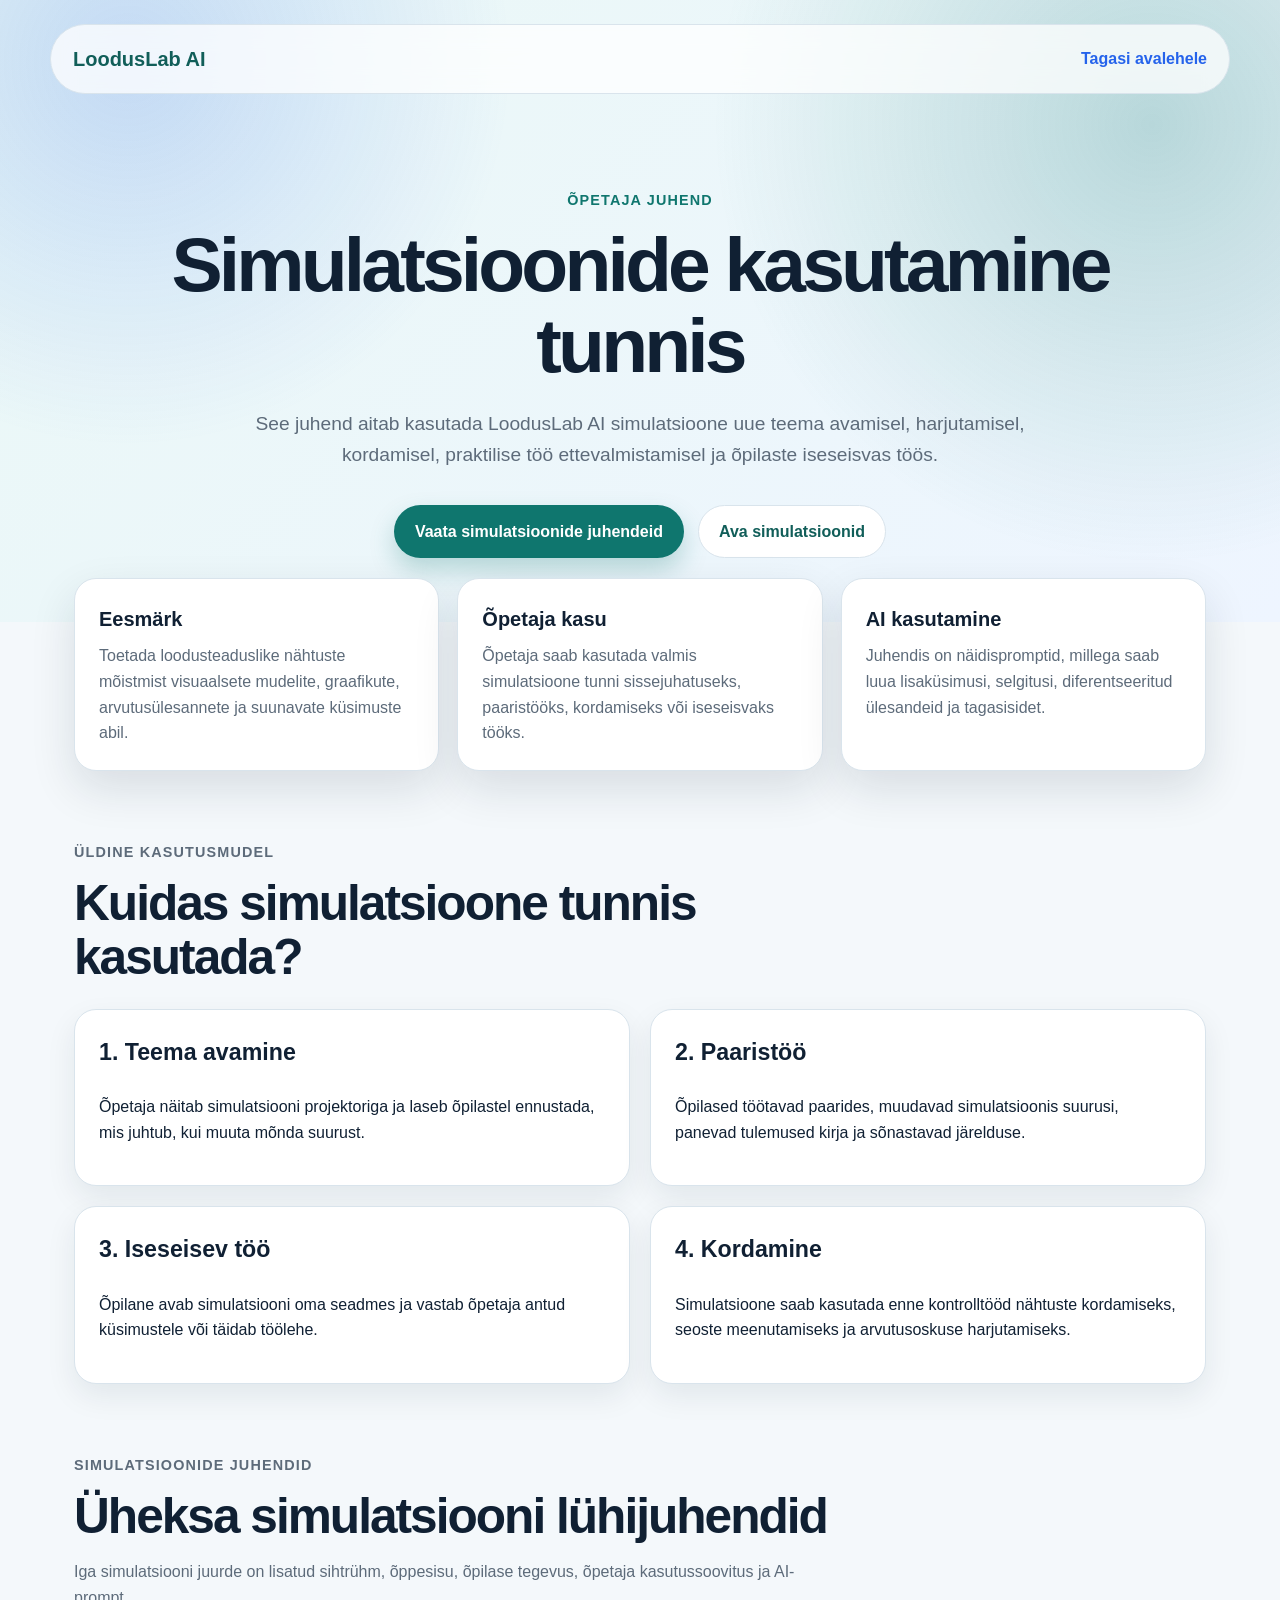
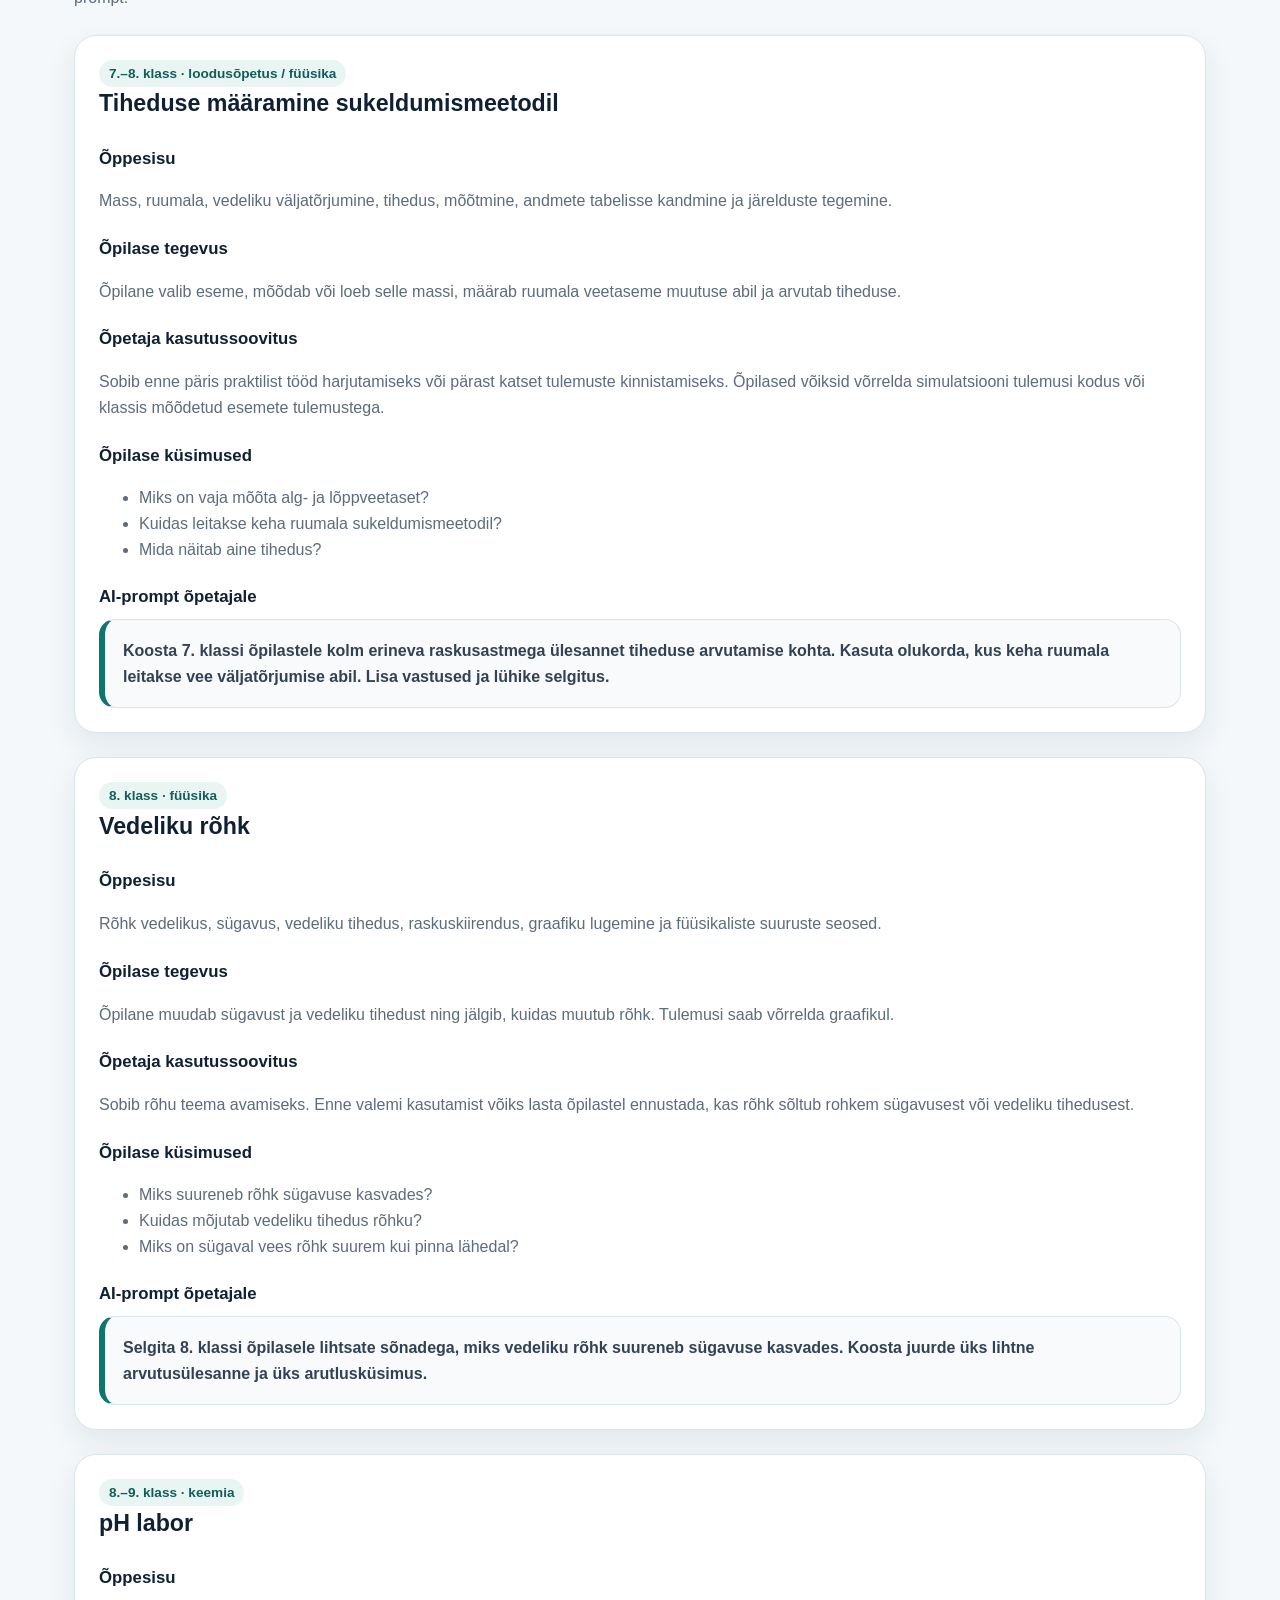
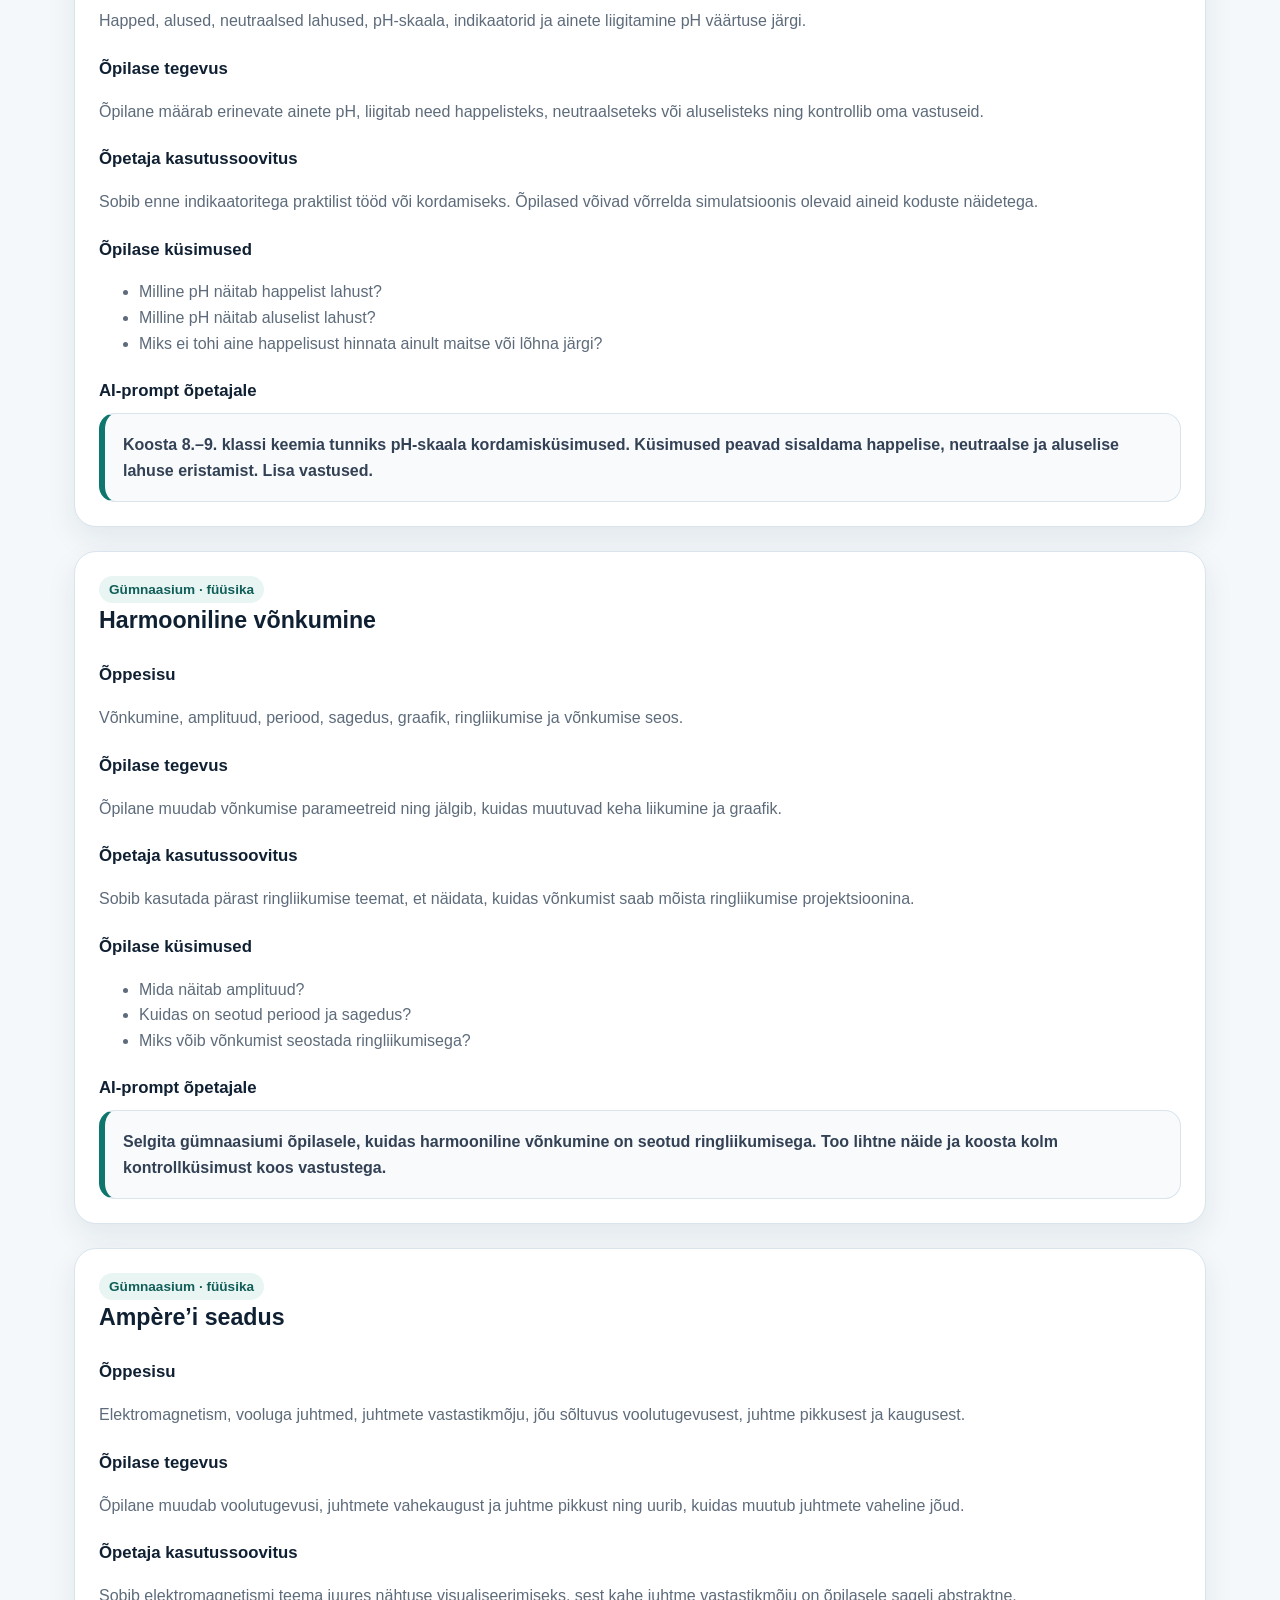
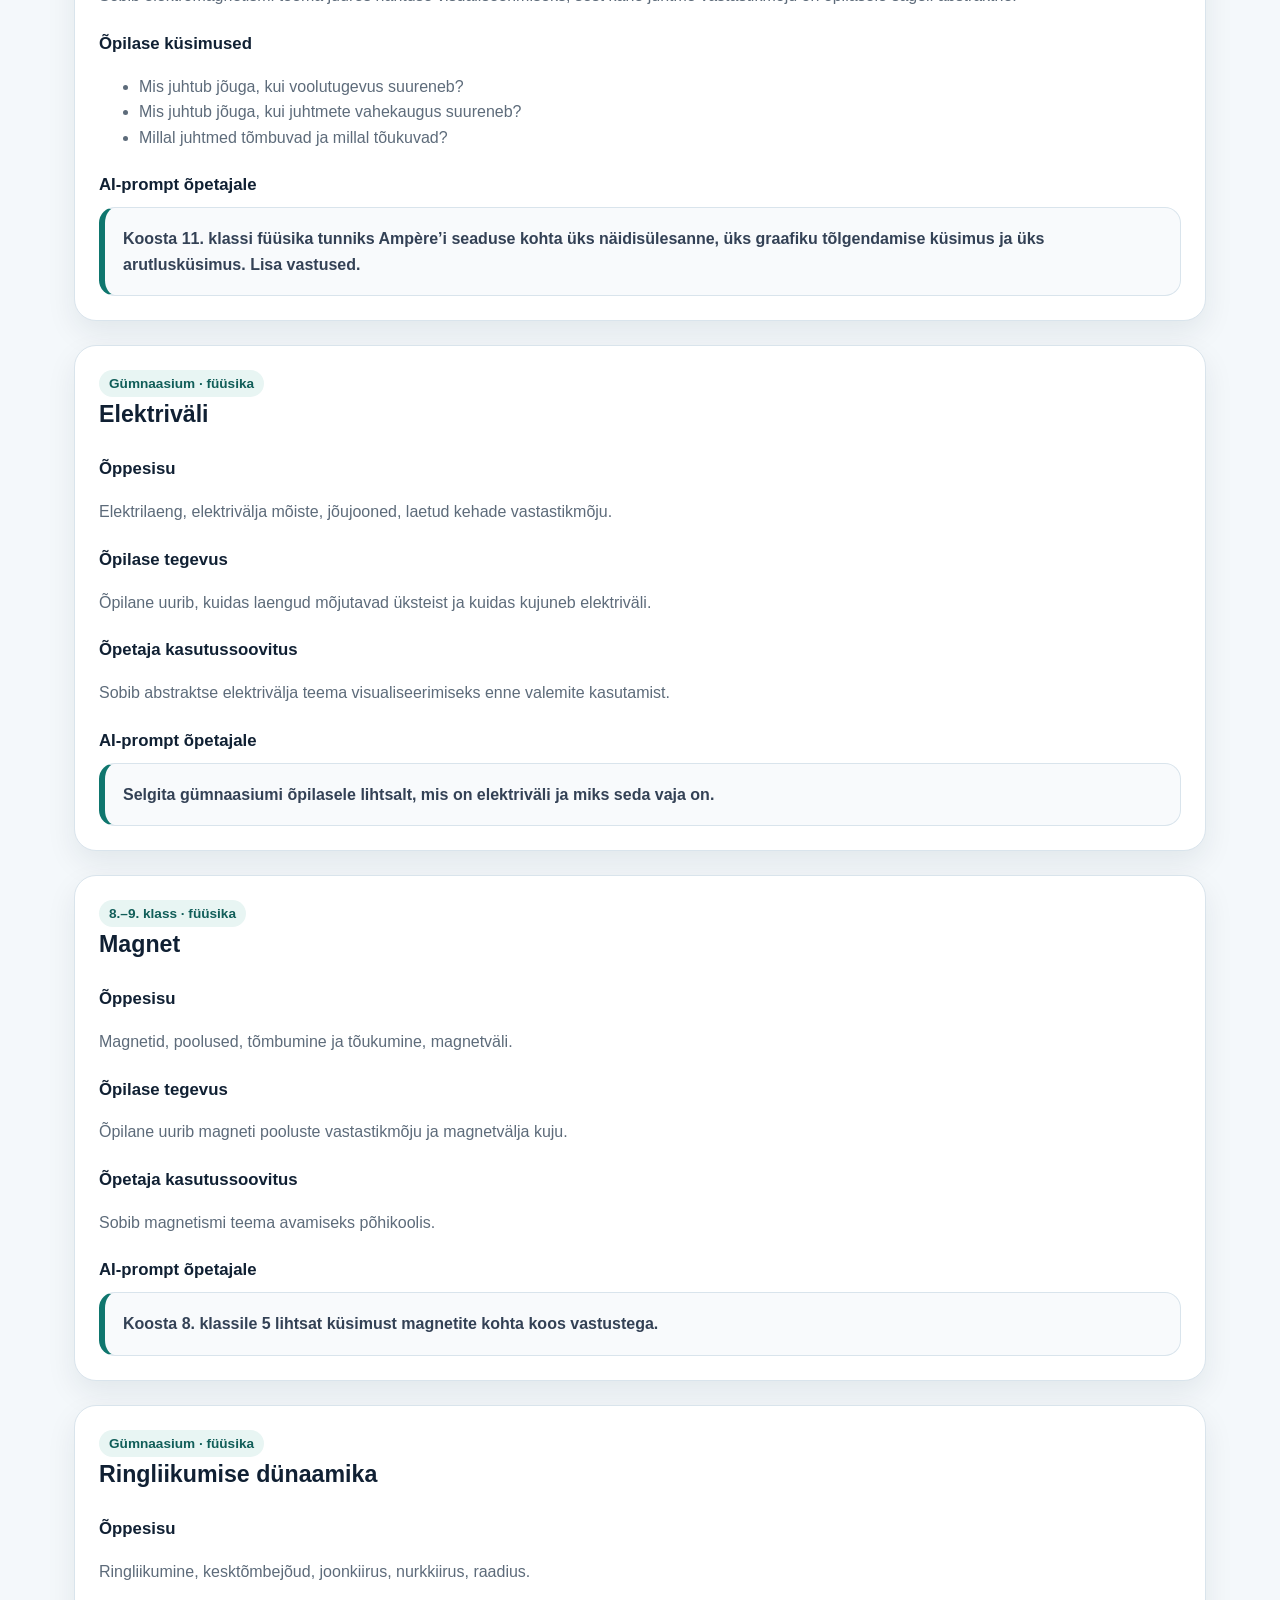
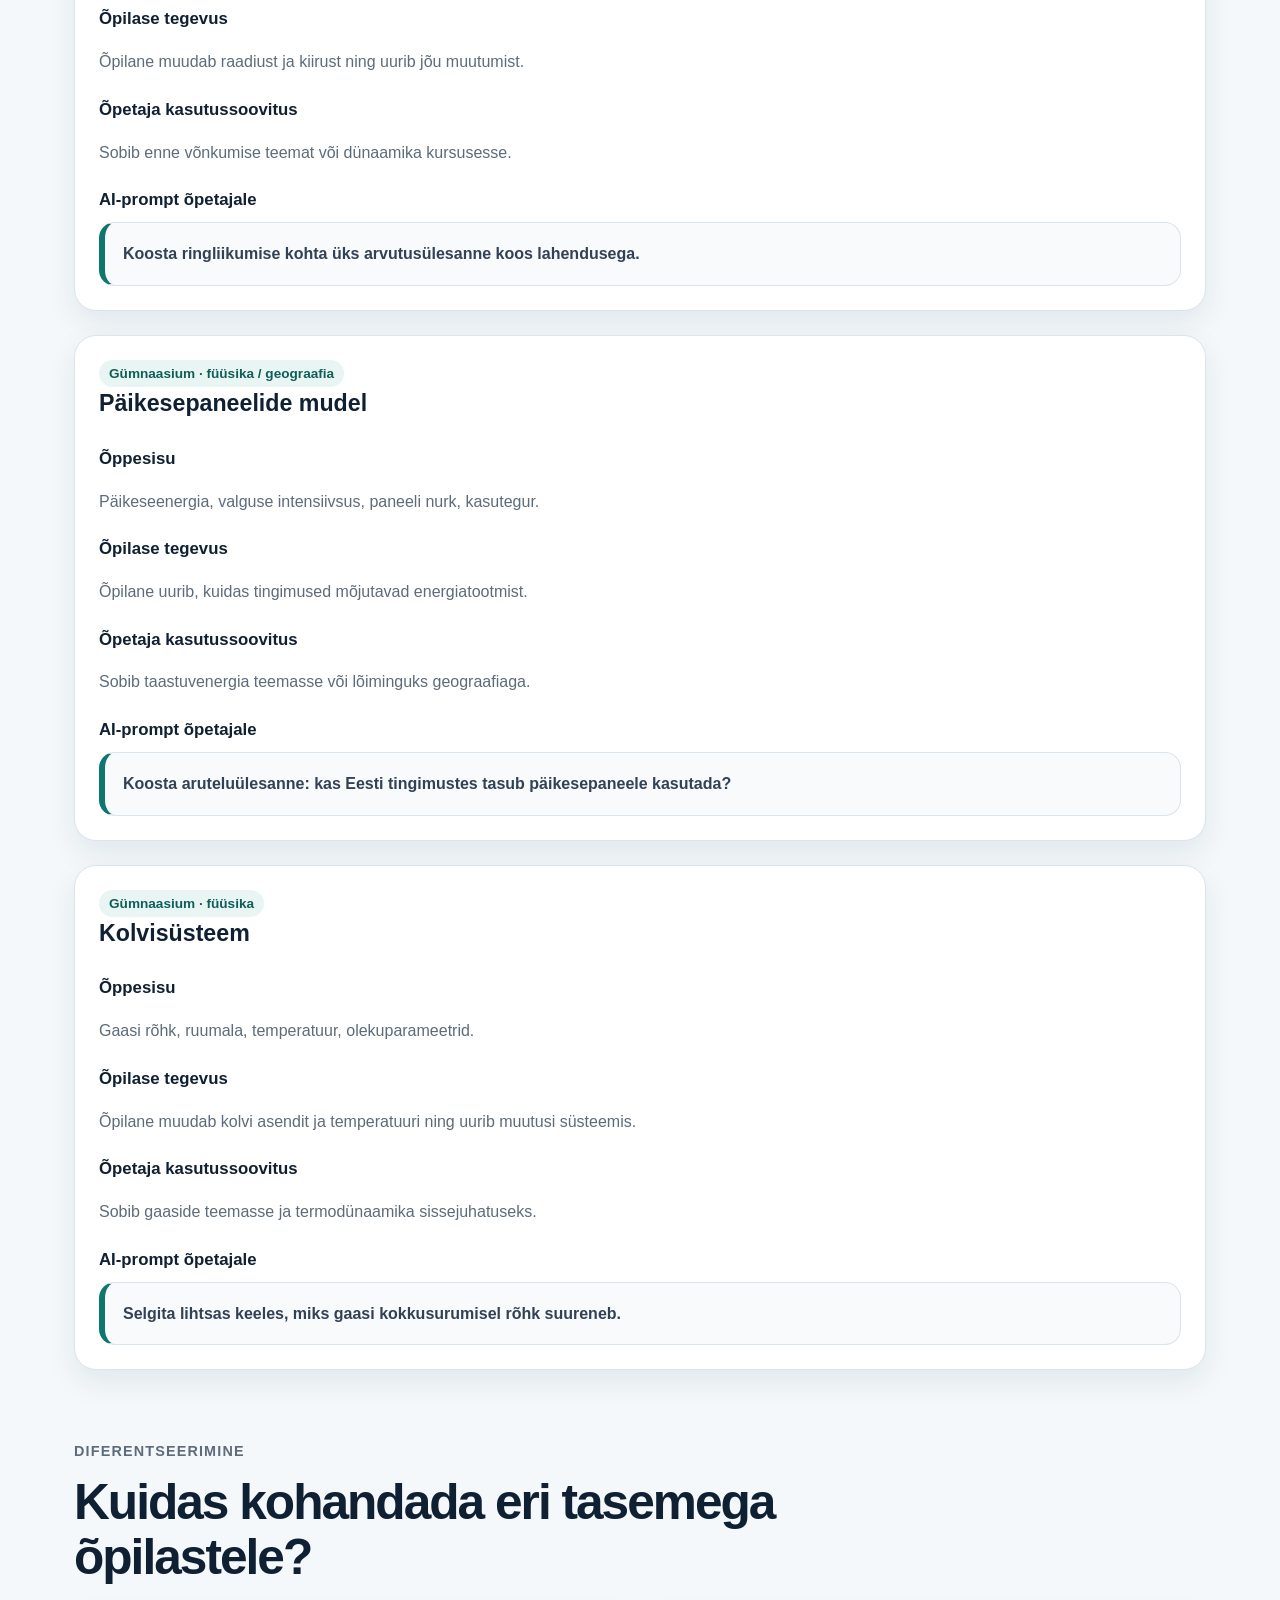
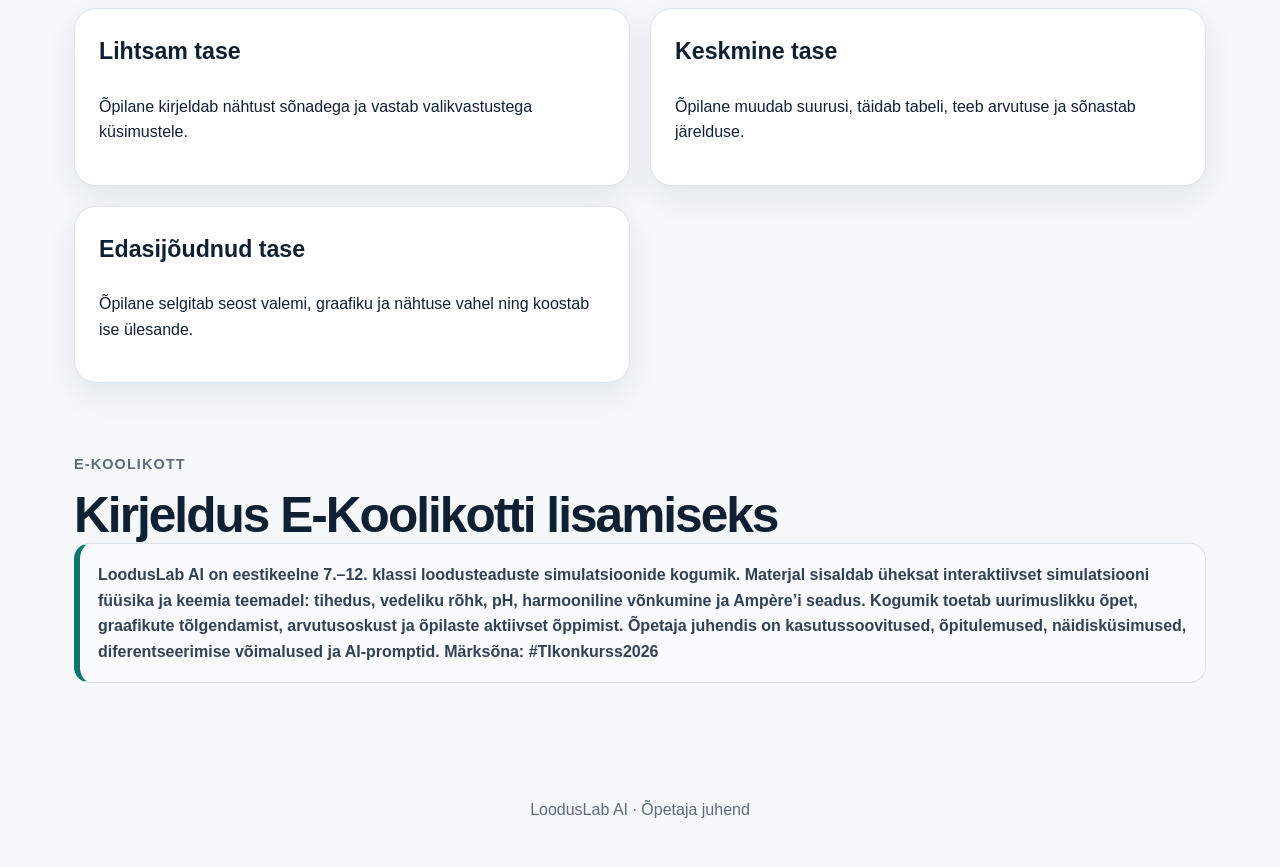
==== docs/opetaja-juhend.html @ b718b1fd "first commit" ====
<!DOCTYPE html>
<html lang="et">
<head>
  <meta charset="UTF-8" />
  <meta name="viewport" content="width=device-width, initial-scale=1.0" />
  <title>Õpetaja juhend | LoodusLab AI</title>
  <link rel="stylesheet" href="../styles.css" />
</head>
<body>

<header class="hero guide-hero">
  <nav class="topbar">
    <div class="logo">LoodusLab AI</div>
    <a href="../index.html" class="nav-link">Tagasi avalehele</a>
  </nav>

  <section class="hero-content">
    <p class="eyebrow">Õpetaja juhend</p>
    <h1>Simulatsioonide kasutamine tunnis</h1>
    <p class="hero-text">
      See juhend aitab kasutada LoodusLab AI simulatsioone uue teema avamisel,
      harjutamisel, kordamisel, praktilise töö ettevalmistamisel ja õpilaste iseseisvas töös.
    </p>

    <div class="hero-actions">
      <a href="#simulatsioonid" class="btn primary">Vaata simulatsioonide juhendeid</a>
      <a href="../index.html#simulatsioonid" class="btn secondary">Ava simulatsioonid</a>
    </div>
  </section>
</header>

<main>

  <section class="intro">
    <div class="intro-card">
      <h2>Eesmärk</h2>
      <p>
        Toetada loodusteaduslike nähtuste mõistmist visuaalsete mudelite,
        graafikute, arvutusülesannete ja suunavate küsimuste abil.
      </p>
    </div>

    <div class="intro-card">
      <h2>Õpetaja kasu</h2>
      <p>
        Õpetaja saab kasutada valmis simulatsioone tunni sissejuhatuseks,
        paaristööks, kordamiseks või iseseisvaks tööks.
      </p>
    </div>

    <div class="intro-card">
      <h2>AI kasutamine</h2>
      <p>
        Juhendis on näidispromptid, millega saab luua lisaküsimusi,
        selgitusi, diferentseeritud ülesandeid ja tagasisidet.
      </p>
    </div>
  </section>

  <section class="sim-section">
    <div class="section-heading">
      <p class="eyebrow">Üldine kasutusmudel</p>
      <h2>Kuidas simulatsioone tunnis kasutada?</h2>
    </div>

    <div class="guide-grid">
      <article class="guide-card">
        <h3>1. Teema avamine</h3>
        <p>
          Õpetaja näitab simulatsiooni projektoriga ja laseb õpilastel ennustada,
          mis juhtub, kui muuta mõnda suurust.
        </p>
      </article>

      <article class="guide-card">
        <h3>2. Paaristöö</h3>
        <p>
          Õpilased töötavad paarides, muudavad simulatsioonis suurusi,
          panevad tulemused kirja ja sõnastavad järelduse.
        </p>
      </article>

      <article class="guide-card">
        <h3>3. Iseseisev töö</h3>
        <p>
          Õpilane avab simulatsiooni oma seadmes ja vastab õpetaja antud
          küsimustele või täidab töölehe.
        </p>
      </article>

      <article class="guide-card">
        <h3>4. Kordamine</h3>
        <p>
          Simulatsioone saab kasutada enne kontrolltööd nähtuste kordamiseks,
          seoste meenutamiseks ja arvutusoskuse harjutamiseks.
        </p>
      </article>
    </div>
  </section>

  <section id="simulatsioonid" class="sim-section">
    <div class="section-heading">
      <p class="eyebrow">Simulatsioonide juhendid</p>
      <h2>Üheksa simulatsiooni lühijuhendid</h2>
      <p>
        Iga simulatsiooni juurde on lisatud sihtrühm, õppesisu,
        õpilase tegevus, õpetaja kasutussoovitus ja AI-prompt.
      </p>
    </div>

    <article id="tihedus" class="detail-card">
      <span class="badge">7.–8. klass · loodusõpetus / füüsika</span>
      <h3>Tiheduse määramine sukeldumismeetodil</h3>

      <h4>Õppesisu</h4>
      <p>
        Mass, ruumala, vedeliku väljatõrjumine, tihedus, mõõtmine,
        andmete tabelisse kandmine ja järelduste tegemine.
      </p>

      <h4>Õpilase tegevus</h4>
      <p>
        Õpilane valib eseme, mõõdab või loeb selle massi, määrab ruumala
        veetaseme muutuse abil ja arvutab tiheduse.
      </p>

      <h4>Õpetaja kasutussoovitus</h4>
      <p>
        Sobib enne päris praktilist tööd harjutamiseks või pärast katset
        tulemuste kinnistamiseks. Õpilased võiksid võrrelda simulatsiooni
        tulemusi kodus või klassis mõõdetud esemete tulemustega.
      </p>

      <h4>Õpilase küsimused</h4>
      <ul>
        <li>Miks on vaja mõõta alg- ja lõppveetaset?</li>
        <li>Kuidas leitakse keha ruumala sukeldumismeetodil?</li>
        <li>Mida näitab aine tihedus?</li>
      </ul>

      <h4>AI-prompt õpetajale</h4>
      <div class="prompt-box">
        Koosta 7. klassi õpilastele kolm erineva raskusastmega ülesannet tiheduse arvutamise kohta.
        Kasuta olukorda, kus keha ruumala leitakse vee väljatõrjumise abil. Lisa vastused ja lühike selgitus.
      </div>
    </article>

    <article id="rohk" class="detail-card">
      <span class="badge">8. klass · füüsika</span>
      <h3>Vedeliku rõhk</h3>

      <h4>Õppesisu</h4>
      <p>
        Rõhk vedelikus, sügavus, vedeliku tihedus, raskuskiirendus,
        graafiku lugemine ja füüsikaliste suuruste seosed.
      </p>

      <h4>Õpilase tegevus</h4>
      <p>
        Õpilane muudab sügavust ja vedeliku tihedust ning jälgib,
        kuidas muutub rõhk. Tulemusi saab võrrelda graafikul.
      </p>

      <h4>Õpetaja kasutussoovitus</h4>
      <p>
        Sobib rõhu teema avamiseks. Enne valemi kasutamist võiks lasta
        õpilastel ennustada, kas rõhk sõltub rohkem sügavusest või vedeliku tihedusest.
      </p>

      <h4>Õpilase küsimused</h4>
      <ul>
        <li>Miks suureneb rõhk sügavuse kasvades?</li>
        <li>Kuidas mõjutab vedeliku tihedus rõhku?</li>
        <li>Miks on sügaval vees rõhk suurem kui pinna lähedal?</li>
      </ul>

      <h4>AI-prompt õpetajale</h4>
      <div class="prompt-box">
        Selgita 8. klassi õpilasele lihtsate sõnadega, miks vedeliku rõhk suureneb sügavuse kasvades.
        Koosta juurde üks lihtne arvutusülesanne ja üks arutlusküsimus.
      </div>
    </article>

    <article id="ph" class="detail-card">
      <span class="badge">8.–9. klass · keemia</span>
      <h3>pH labor</h3>

      <h4>Õppesisu</h4>
      <p>
        Happed, alused, neutraalsed lahused, pH-skaala, indikaatorid
        ja ainete liigitamine pH väärtuse järgi.
      </p>

      <h4>Õpilase tegevus</h4>
      <p>
        Õpilane määrab erinevate ainete pH, liigitab need happelisteks,
        neutraalseteks või aluselisteks ning kontrollib oma vastuseid.
      </p>

      <h4>Õpetaja kasutussoovitus</h4>
      <p>
        Sobib enne indikaatoritega praktilist tööd või kordamiseks.
        Õpilased võivad võrrelda simulatsioonis olevaid aineid koduste näidetega.
      </p>

      <h4>Õpilase küsimused</h4>
      <ul>
        <li>Milline pH näitab happelist lahust?</li>
        <li>Milline pH näitab aluselist lahust?</li>
        <li>Miks ei tohi aine happelisust hinnata ainult maitse või lõhna järgi?</li>
      </ul>

      <h4>AI-prompt õpetajale</h4>
      <div class="prompt-box">
        Koosta 8.–9. klassi keemia tunniks pH-skaala kordamisküsimused.
        Küsimused peavad sisaldama happelise, neutraalse ja aluselise lahuse eristamist.
        Lisa vastused.
      </div>
    </article>

    <article id="vonkumine" class="detail-card">
      <span class="badge">Gümnaasium · füüsika</span>
      <h3>Harmooniline võnkumine</h3>

      <h4>Õppesisu</h4>
      <p>
        Võnkumine, amplituud, periood, sagedus, graafik,
        ringliikumise ja võnkumise seos.
      </p>

      <h4>Õpilase tegevus</h4>
      <p>
        Õpilane muudab võnkumise parameetreid ning jälgib,
        kuidas muutuvad keha liikumine ja graafik.
      </p>

      <h4>Õpetaja kasutussoovitus</h4>
      <p>
        Sobib kasutada pärast ringliikumise teemat, et näidata,
        kuidas võnkumist saab mõista ringliikumise projektsioonina.
      </p>

      <h4>Õpilase küsimused</h4>
      <ul>
        <li>Mida näitab amplituud?</li>
        <li>Kuidas on seotud periood ja sagedus?</li>
        <li>Miks võib võnkumist seostada ringliikumisega?</li>
      </ul>

      <h4>AI-prompt õpetajale</h4>
      <div class="prompt-box">
        Selgita gümnaasiumi õpilasele, kuidas harmooniline võnkumine on seotud ringliikumisega.
        Too lihtne näide ja koosta kolm kontrollküsimust koos vastustega.
      </div>
    </article>

    <article id="ampere" class="detail-card">
      <span class="badge">Gümnaasium · füüsika</span>
      <h3>Ampère’i seadus</h3>

      <h4>Õppesisu</h4>
      <p>
        Elektromagnetism, vooluga juhtmed, juhtmete vastastikmõju,
        jõu sõltuvus voolutugevusest, juhtme pikkusest ja kaugusest.
      </p>

      <h4>Õpilase tegevus</h4>
      <p>
        Õpilane muudab voolutugevusi, juhtmete vahekaugust ja juhtme pikkust
        ning uurib, kuidas muutub juhtmete vaheline jõud.
      </p>

      <h4>Õpetaja kasutussoovitus</h4>
      <p>
        Sobib elektromagnetismi teema juures nähtuse visualiseerimiseks,
        sest kahe juhtme vastastikmõju on õpilasele sageli abstraktne.
      </p>

      <h4>Õpilase küsimused</h4>
      <ul>
        <li>Mis juhtub jõuga, kui voolutugevus suureneb?</li>
        <li>Mis juhtub jõuga, kui juhtmete vahekaugus suureneb?</li>
        <li>Millal juhtmed tõmbuvad ja millal tõukuvad?</li>
      </ul>

      <h4>AI-prompt õpetajale</h4>
      <div class="prompt-box">
        Koosta 11. klassi füüsika tunniks Ampère’i seaduse kohta üks näidisülesanne,
        üks graafiku tõlgendamise küsimus ja üks arutlusküsimus. Lisa vastused.
      </div>
    </article>

    <article id="elektrivali" class="detail-card">
  <span class="badge">Gümnaasium · füüsika</span>
  <h3>Elektriväli</h3>

  <h4>Õppesisu</h4>
  <p>
    Elektrilaeng, elektrivälja mõiste, jõujooned, laetud kehade vastastikmõju.
  </p>

  <h4>Õpilase tegevus</h4>
  <p>
    Õpilane uurib, kuidas laengud mõjutavad üksteist ja kuidas kujuneb elektriväli.
  </p>

  <h4>Õpetaja kasutussoovitus</h4>
  <p>
    Sobib abstraktse elektrivälja teema visualiseerimiseks enne valemite kasutamist.
  </p>

  <h4>AI-prompt õpetajale</h4>
  <div class="prompt-box">
    Selgita gümnaasiumi õpilasele lihtsalt, mis on elektriväli ja miks seda vaja on.
  </div>
</article>

<article id="magnet" class="detail-card">
  <span class="badge">8.–9. klass · füüsika</span>
  <h3>Magnet</h3>

  <h4>Õppesisu</h4>
  <p>
    Magnetid, poolused, tõmbumine ja tõukumine, magnetväli.
  </p>

  <h4>Õpilase tegevus</h4>
  <p>
    Õpilane uurib magneti pooluste vastastikmõju ja magnetvälja kuju.
  </p>

  <h4>Õpetaja kasutussoovitus</h4>
  <p>
    Sobib magnetismi teema avamiseks põhikoolis.
  </p>

  <h4>AI-prompt õpetajale</h4>
  <div class="prompt-box">
    Koosta 8. klassile 5 lihtsat küsimust magnetite kohta koos vastustega.
  </div>
</article>

<article id="ringliikumine" class="detail-card">
  <span class="badge">Gümnaasium · füüsika</span>
  <h3>Ringliikumise dünaamika</h3>

  <h4>Õppesisu</h4>
  <p>
    Ringliikumine, kesktõmbejõud, joonkiirus, nurkkiirus, raadius.
  </p>

  <h4>Õpilase tegevus</h4>
  <p>
    Õpilane muudab raadiust ja kiirust ning uurib jõu muutumist.
  </p>

  <h4>Õpetaja kasutussoovitus</h4>
  <p>
    Sobib enne võnkumise teemat või dünaamika kursusesse.
  </p>

  <h4>AI-prompt õpetajale</h4>
  <div class="prompt-box">
    Koosta ringliikumise kohta üks arvutusülesanne koos lahendusega.
  </div>
</article>

<article id="solarpanels" class="detail-card">
  <span class="badge">Gümnaasium · füüsika / geograafia</span>
  <h3>Päikesepaneelide mudel</h3>

  <h4>Õppesisu</h4>
  <p>
    Päikeseenergia, valguse intensiivsus, paneeli nurk, kasutegur.
  </p>

  <h4>Õpilase tegevus</h4>
  <p>
    Õpilane uurib, kuidas tingimused mõjutavad energiatootmist.
  </p>

  <h4>Õpetaja kasutussoovitus</h4>
  <p>
    Sobib taastuvenergia teemasse või lõiminguks geograafiaga.
  </p>

  <h4>AI-prompt õpetajale</h4>
  <div class="prompt-box">
    Koosta aruteluülesanne: kas Eesti tingimustes tasub päikesepaneele kasutada?
  </div>
</article>

<article id="kolvisysteem" class="detail-card">
  <span class="badge">Gümnaasium · füüsika</span>
  <h3>Kolvisüsteem</h3>

  <h4>Õppesisu</h4>
  <p>
    Gaasi rõhk, ruumala, temperatuur, olekuparameetrid.
  </p>

  <h4>Õpilase tegevus</h4>
  <p>
    Õpilane muudab kolvi asendit ja temperatuuri ning uurib muutusi süsteemis.
  </p>

  <h4>Õpetaja kasutussoovitus</h4>
  <p>
    Sobib gaaside teemasse ja termodünaamika sissejuhatuseks.
  </p>

  <h4>AI-prompt õpetajale</h4>
  <div class="prompt-box">
    Selgita lihtsas keeles, miks gaasi kokkusurumisel rõhk suureneb.
  </div>
</article>

  </section>

  <section class="sim-section">
    <div class="section-heading">
      <p class="eyebrow">Diferentseerimine</p>
      <h2>Kuidas kohandada eri tasemega õpilastele?</h2>
    </div>

    <div class="guide-grid">
      <article class="guide-card">
        <h3>Lihtsam tase</h3>
        <p>
          Õpilane kirjeldab nähtust sõnadega ja vastab valikvastustega küsimustele.
        </p>
      </article>

      <article class="guide-card">
        <h3>Keskmine tase</h3>
        <p>
          Õpilane muudab suurusi, täidab tabeli, teeb arvutuse ja sõnastab järelduse.
        </p>
      </article>

      <article class="guide-card">
        <h3>Edasijõudnud tase</h3>
        <p>
          Õpilane selgitab seost valemi, graafiku ja nähtuse vahel ning koostab ise ülesande.
        </p>
      </article>
    </div>
  </section>

  <section class="sim-section">
    <div class="section-heading">
      <p class="eyebrow">E-Koolikott</p>
      <h2>Kirjeldus E-Koolikotti lisamiseks</h2>
    </div>

    <div class="prompt-box">
      LoodusLab AI on eestikeelne 7.–12. klassi loodusteaduste simulatsioonide kogumik.
      Materjal sisaldab üheksat interaktiivset simulatsiooni füüsika ja keemia teemadel:
      tihedus, vedeliku rõhk, pH, harmooniline võnkumine ja Ampère’i seadus.
      Kogumik toetab uurimuslikku õpet, graafikute tõlgendamist, arvutusoskust ja
      õpilaste aktiivset õppimist. Õpetaja juhendis on kasutussoovitused, õpitulemused,
      näidisküsimused, diferentseerimise võimalused ja AI-promptid.
      Märksõna: #TIkonkurss2026
    </div>
  </section>

</main>

<footer>
  <p>LoodusLab AI · Õpetaja juhend</p>
</footer>

</body>
</html>
---- styles.css ----
:root {
  --bg: #f4f8fb;
  --panel: #ffffff;
  --text: #102033;
  --muted: #5d6b7a;
  --primary: #0f766e;
  --primary-dark: #115e59;
  --secondary: #2563eb;
  --border: #d9e4ec;
  --soft: #e8f5f3;
  --shadow: 0 18px 45px rgba(15, 35, 52, 0.12);
  --radius: 22px;
}

* {
  box-sizing: border-box;
}

html {
  scroll-behavior: smooth;
}

body {
  margin: 0;
  font-family: Arial, Helvetica, sans-serif;
  background: var(--bg);
  color: var(--text);
  line-height: 1.6;
}

a {
  color: inherit;
  text-decoration: none;
}

.hero {
  min-height: 72vh;
  padding: 24px;
  background:
    radial-gradient(circle at 10% 10%, rgba(37, 99, 235, 0.20), transparent 30%),
    radial-gradient(circle at 90% 20%, rgba(15, 118, 110, 0.24), transparent 35%),
    linear-gradient(135deg, #eaf8f6, #eef5ff);
}

.topbar {
  max-width: 1180px;
  margin: 0 auto;
  padding: 18px 22px;
  background: rgba(255, 255, 255, 0.75);
  border: 1px solid var(--border);
  border-radius: 999px;
  display: flex;
  align-items: center;
  justify-content: space-between;
  backdrop-filter: blur(12px);
}

.logo {
  font-size: 1.25rem;
  font-weight: 800;
  color: var(--primary-dark);
}

.nav-link {
  font-weight: 700;
  color: var(--secondary);
}

.hero-content {
  max-width: 980px;
  margin: 95px auto 40px;
  text-align: center;
}

.eyebrow {
  margin: 0 0 12px;
  color: var(--primary);
  font-size: 0.9rem;
  font-weight: 800;
  text-transform: uppercase;
  letter-spacing: 0.08em;
}

h1 {
  margin: 0;
  font-size: clamp(2.4rem, 6vw, 5.5rem);
  line-height: 1.05;
  letter-spacing: -0.05em;
}

.hero-text {
  max-width: 800px;
  margin: 24px auto 0;
  font-size: 1.2rem;
  color: var(--muted);
}

.hero-actions {
  margin-top: 34px;
  display: flex;
  justify-content: center;
  gap: 14px;
  flex-wrap: wrap;
}

.btn {
  display: inline-flex;
  align-items: center;
  justify-content: center;
  border-radius: 999px;
  padding: 13px 20px;
  font-weight: 800;
  border: 1px solid transparent;
  transition: 0.2s ease;
  cursor: pointer;
}

.btn.primary {
  background: var(--primary);
  color: white;
  box-shadow: 0 12px 24px rgba(15, 118, 110, 0.25);
}

.btn.primary:hover {
  background: var(--primary-dark);
  transform: translateY(-2px);
}

.btn.secondary {
  background: white;
  color: var(--primary-dark);
  border-color: var(--border);
}

.btn.secondary:hover {
  border-color: var(--primary);
  transform: translateY(-2px);
}

.btn.small {
  padding: 10px 14px;
  font-size: 0.92rem;
}

main {
  max-width: 1180px;
  margin: 0 auto;
  padding: 42px 24px 70px;
}

.intro {
  display: grid;
  grid-template-columns: repeat(3, 1fr);
  gap: 18px;
  margin-top: -86px;
  position: relative;
  z-index: 2;
}

.intro-card {
  background: var(--panel);
  border: 1px solid var(--border);
  border-radius: var(--radius);
  padding: 24px;
  box-shadow: var(--shadow);
}

.intro-card h2 {
  margin: 0 0 8px;
  font-size: 1.25rem;
}

.intro-card p {
  margin: 0;
  color: var(--muted);
}

.sim-section {
  margin-top: 70px;
}

.section-heading {
  max-width: 760px;
}

.section-heading h2,
.teacher-box h2 {
  margin: 0;
  font-size: clamp(2rem, 4vw, 3.1rem);
  line-height: 1.1;
  letter-spacing: -0.04em;
}

.section-heading p,
.teacher-box p {
  color: var(--muted);
}

.controls {
  margin-top: 24px;
  padding: 18px;
  background: var(--panel);
  border: 1px solid var(--border);
  border-radius: var(--radius);
  display: flex;
  gap: 16px;
  align-items: center;
  justify-content: space-between;
  flex-wrap: wrap;
}

#searchInput {
  min-width: 280px;
  flex: 1;
  border: 1px solid var(--border);
  border-radius: 999px;
  padding: 14px 18px;
  font-size: 1rem;
  outline: none;
}

#searchInput:focus {
  border-color: var(--primary);
  box-shadow: 0 0 0 4px rgba(15, 118, 110, 0.12);
}

.filters {
  display: flex;
  gap: 10px;
  flex-wrap: wrap;
}

.filter-btn {
  border: 1px solid var(--border);
  background: white;
  color: var(--text);
  border-radius: 999px;
  padding: 11px 15px;
  font-weight: 800;
  cursor: pointer;
}

.filter-btn.active,
.filter-btn:hover {
  background: var(--primary);
  color: white;
  border-color: var(--primary);
}

.cards {
  margin-top: 24px;
  display: grid;
  grid-template-columns: repeat(2, 1fr);
  gap: 20px;
}

.sim-card {
  background: var(--panel);
  border: 1px solid var(--border);
  border-radius: var(--radius);
  padding: 24px;
  box-shadow: 0 12px 30px rgba(15, 35, 52, 0.08);
  display: flex;
  flex-direction: column;
  min-height: 330px;
}

.sim-card:hover {
  transform: translateY(-3px);
  transition: 0.2s ease;
  box-shadow: var(--shadow);
}

.card-top {
  display: flex;
  gap: 10px;
  align-items: center;
  flex-wrap: wrap;
}

.badge {
  background: var(--soft);
  color: var(--primary-dark);
  border-radius: 999px;
  padding: 6px 10px;
  font-size: 0.85rem;
  font-weight: 800;
}

.subject {
  color: var(--muted);
  font-size: 0.92rem;
  font-weight: 700;
}

.sim-card h3 {
  margin: 18px 0 10px;
  font-size: 1.55rem;
  line-height: 1.2;
}

.sim-card p {
  color: var(--muted);
  margin: 0;
}

.tags {
  display: flex;
  gap: 8px;
  flex-wrap: wrap;
  margin-top: 18px;
}

.tags span {
  background: #f1f5f9;
  color: #334155;
  border-radius: 999px;
  padding: 6px 10px;
  font-size: 0.85rem;
  font-weight: 700;
}

.card-actions {
  margin-top: auto;
  padding-top: 24px;
  display: flex;
  gap: 10px;
  flex-wrap: wrap;
}

.no-results {
  margin-top: 24px;
  padding: 18px;
  background: #fff7ed;
  border: 1px solid #fed7aa;
  color: #9a3412;
  border-radius: var(--radius);
  font-weight: 800;
}

.hidden {
  display: none;
}

.teacher-box {
  margin-top: 70px;
  padding: 34px;
  background: linear-gradient(135deg, #0f766e, #2563eb);
  color: white;
  border-radius: 30px;
  display: flex;
  gap: 24px;
  align-items: center;
  justify-content: space-between;
}

.teacher-box .eyebrow,
.teacher-box p {
  color: rgba(255, 255, 255, 0.82);
}

.teacher-box .btn.secondary,
.teacher-box .btn.primary {
  background: white;
  color: var(--primary-dark);
  box-shadow: none;
}

footer {
  padding: 28px 24px;
  text-align: center;
  color: var(--muted);
}

@media (max-width: 850px) {
  .intro,
  .cards {
    grid-template-columns: 1fr;
  }

  .intro {
    margin-top: -40px;
  }

  .teacher-box {
    flex-direction: column;
    align-items: flex-start;
  }

  .topbar {
    border-radius: 22px;
  }

  .hero-content {
    margin-top: 60px;
  }
}

@media (max-width: 520px) {
  .hero {
    padding: 16px;
  }

  main {
    padding-inline: 16px;
  }

  .topbar {
    flex-direction: column;
    gap: 10px;
  }

  .controls {
    align-items: stretch;
  }

  #searchInput {
    min-width: 100%;
  }

  .filter-btn,
  .btn {
    width: 100%;
  }

  .card-actions {
    flex-direction: column;
  }
}

.guide-hero {
  min-height: 58vh;
}

.guide-grid {
  margin-top: 24px;
  display: grid;
  grid-template-columns: repeat(2, 1fr);
  gap: 20px;
}

.guide-card,
.detail-card {
  background: var(--panel);
  border: 1px solid var(--border);
  border-radius: var(--radius);
  padding: 24px;
  box-shadow: 0 12px 30px rgba(15, 35, 52, 0.08);
}

.guide-card h3,
.detail-card h3 {
  margin-top: 0;
  font-size: 1.45rem;
}

.detail-card {
  margin-top: 24px;
}

.detail-card h4 {
  margin: 22px 0 8px;
  font-size: 1.05rem;
}

.detail-card p,
.detail-card li {
  color: var(--muted);
}

.prompt-box {
  background: #f8fafc;
  border: 1px solid var(--border);
  border-left: 6px solid var(--primary);
  border-radius: 16px;
  padding: 18px;
  color: #334155;
  font-weight: 600;
}

@media (max-width: 850px) {
  .guide-grid {
    grid-template-columns: 1fr;
  }
}
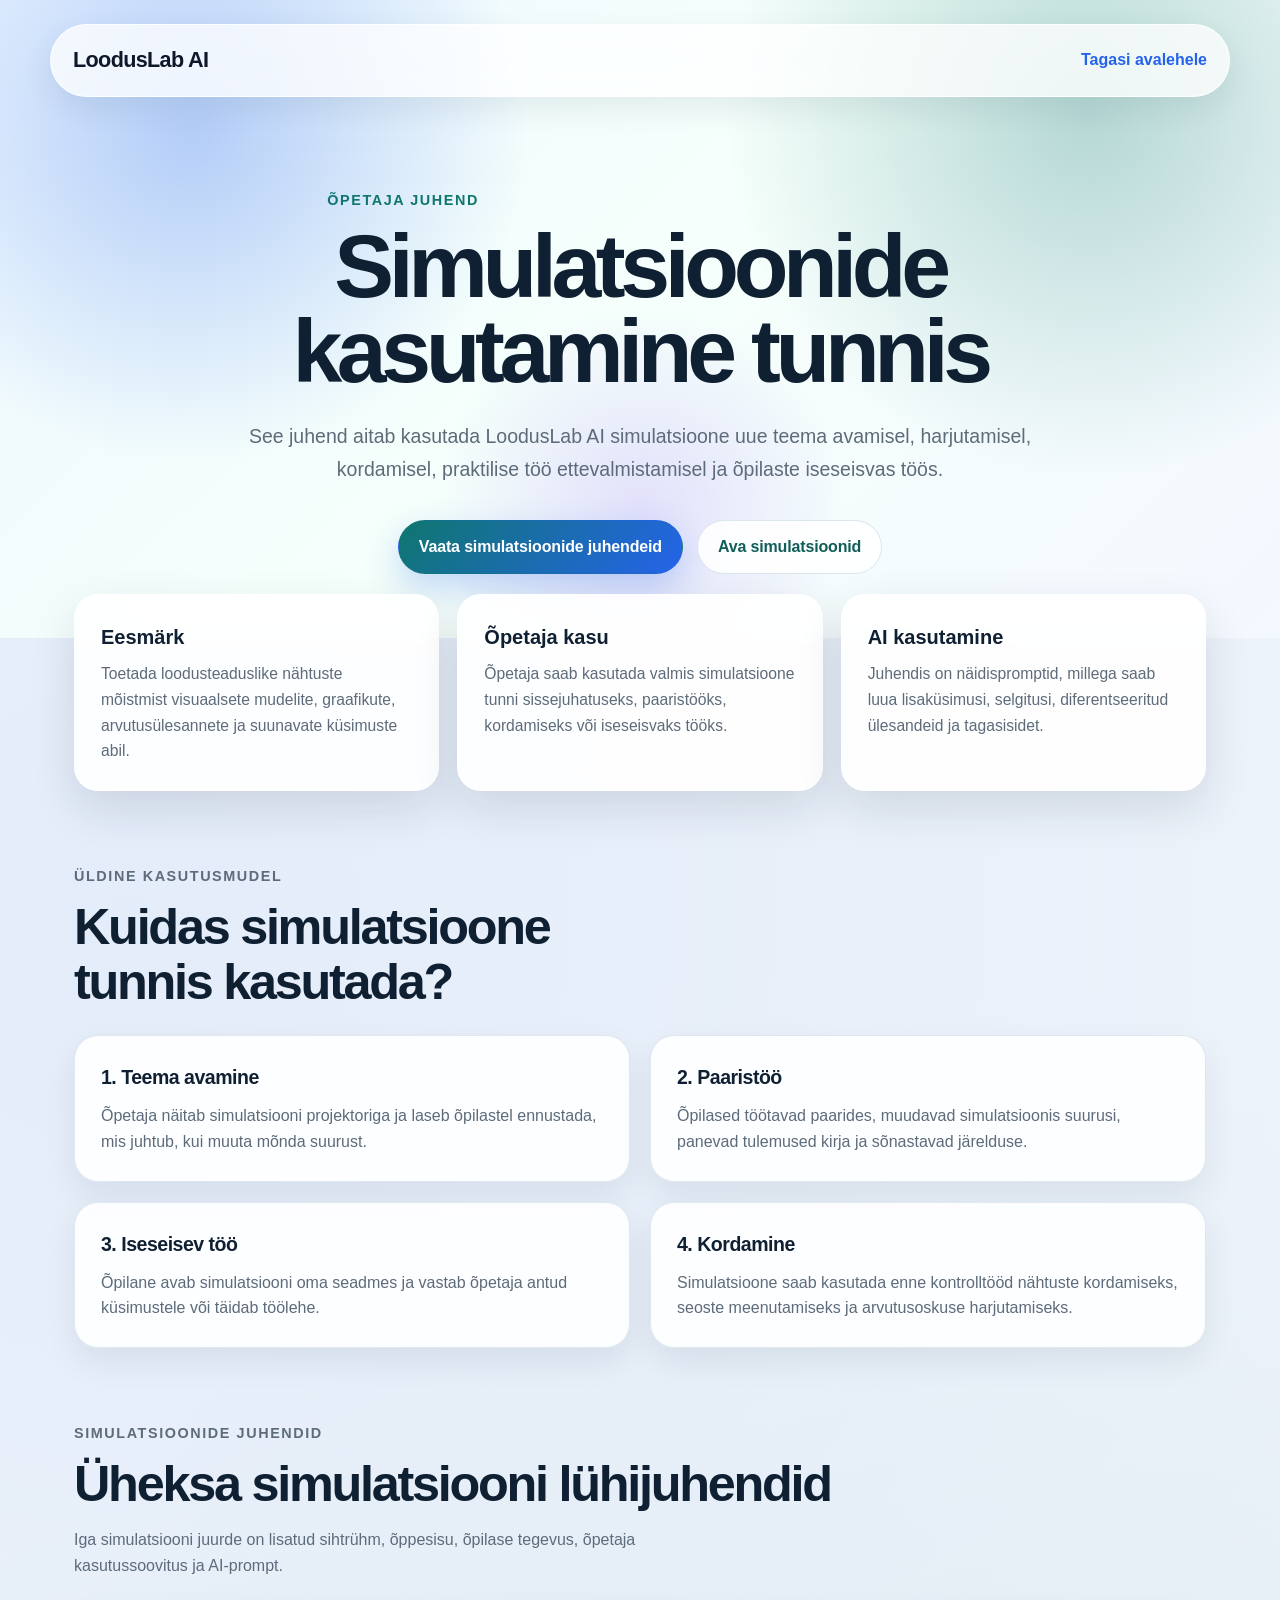
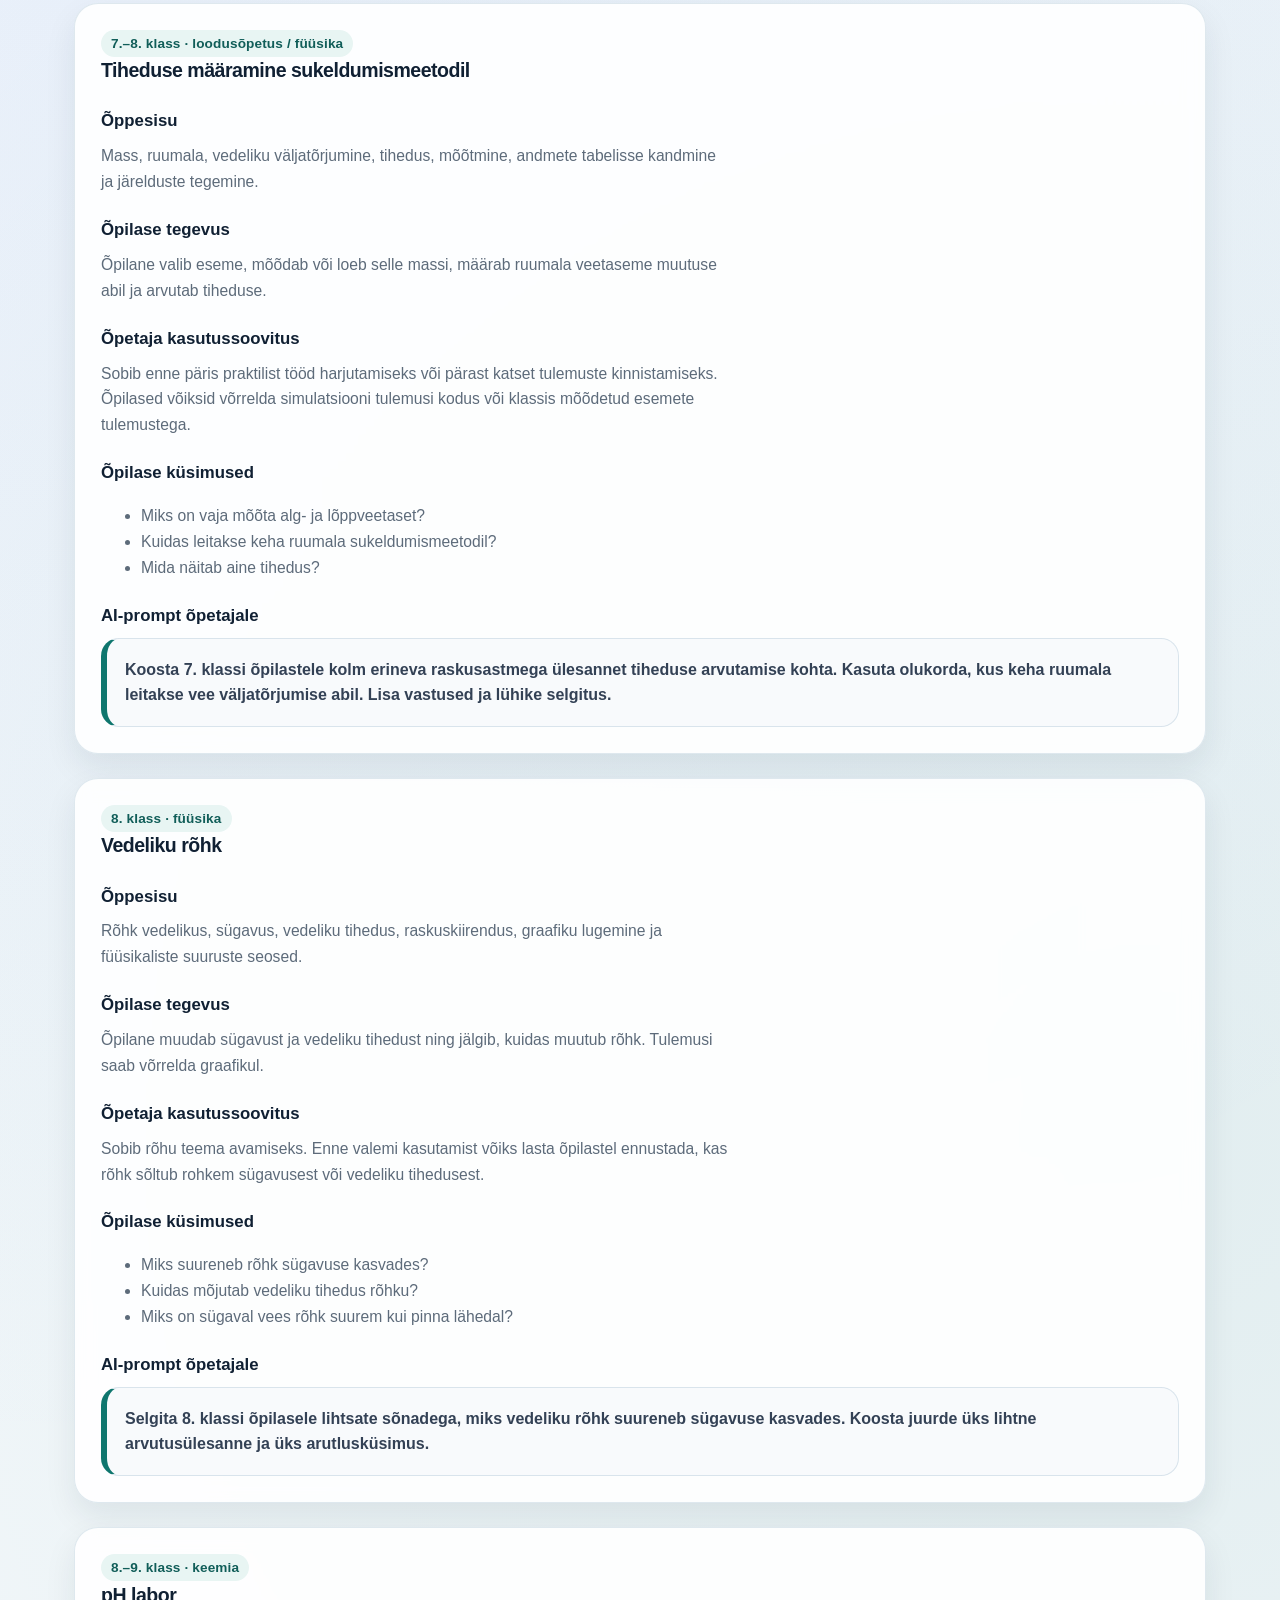
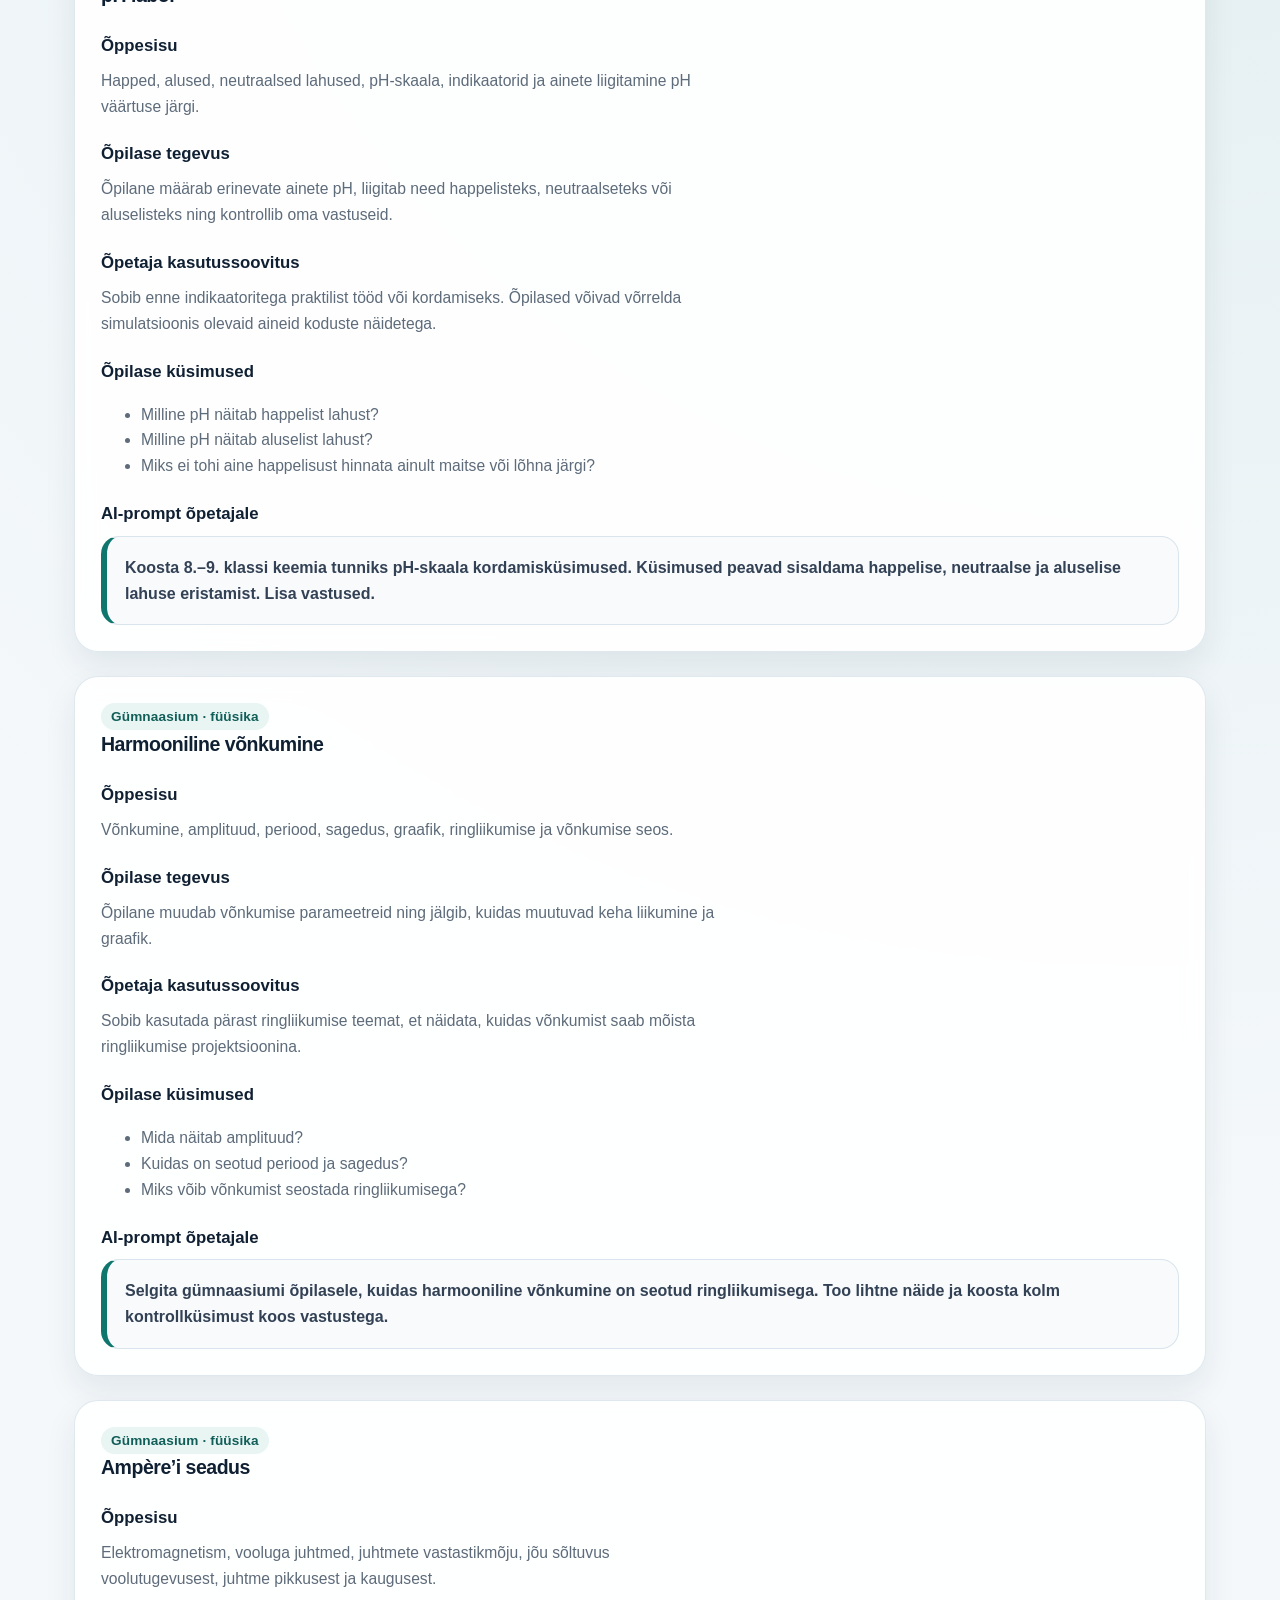
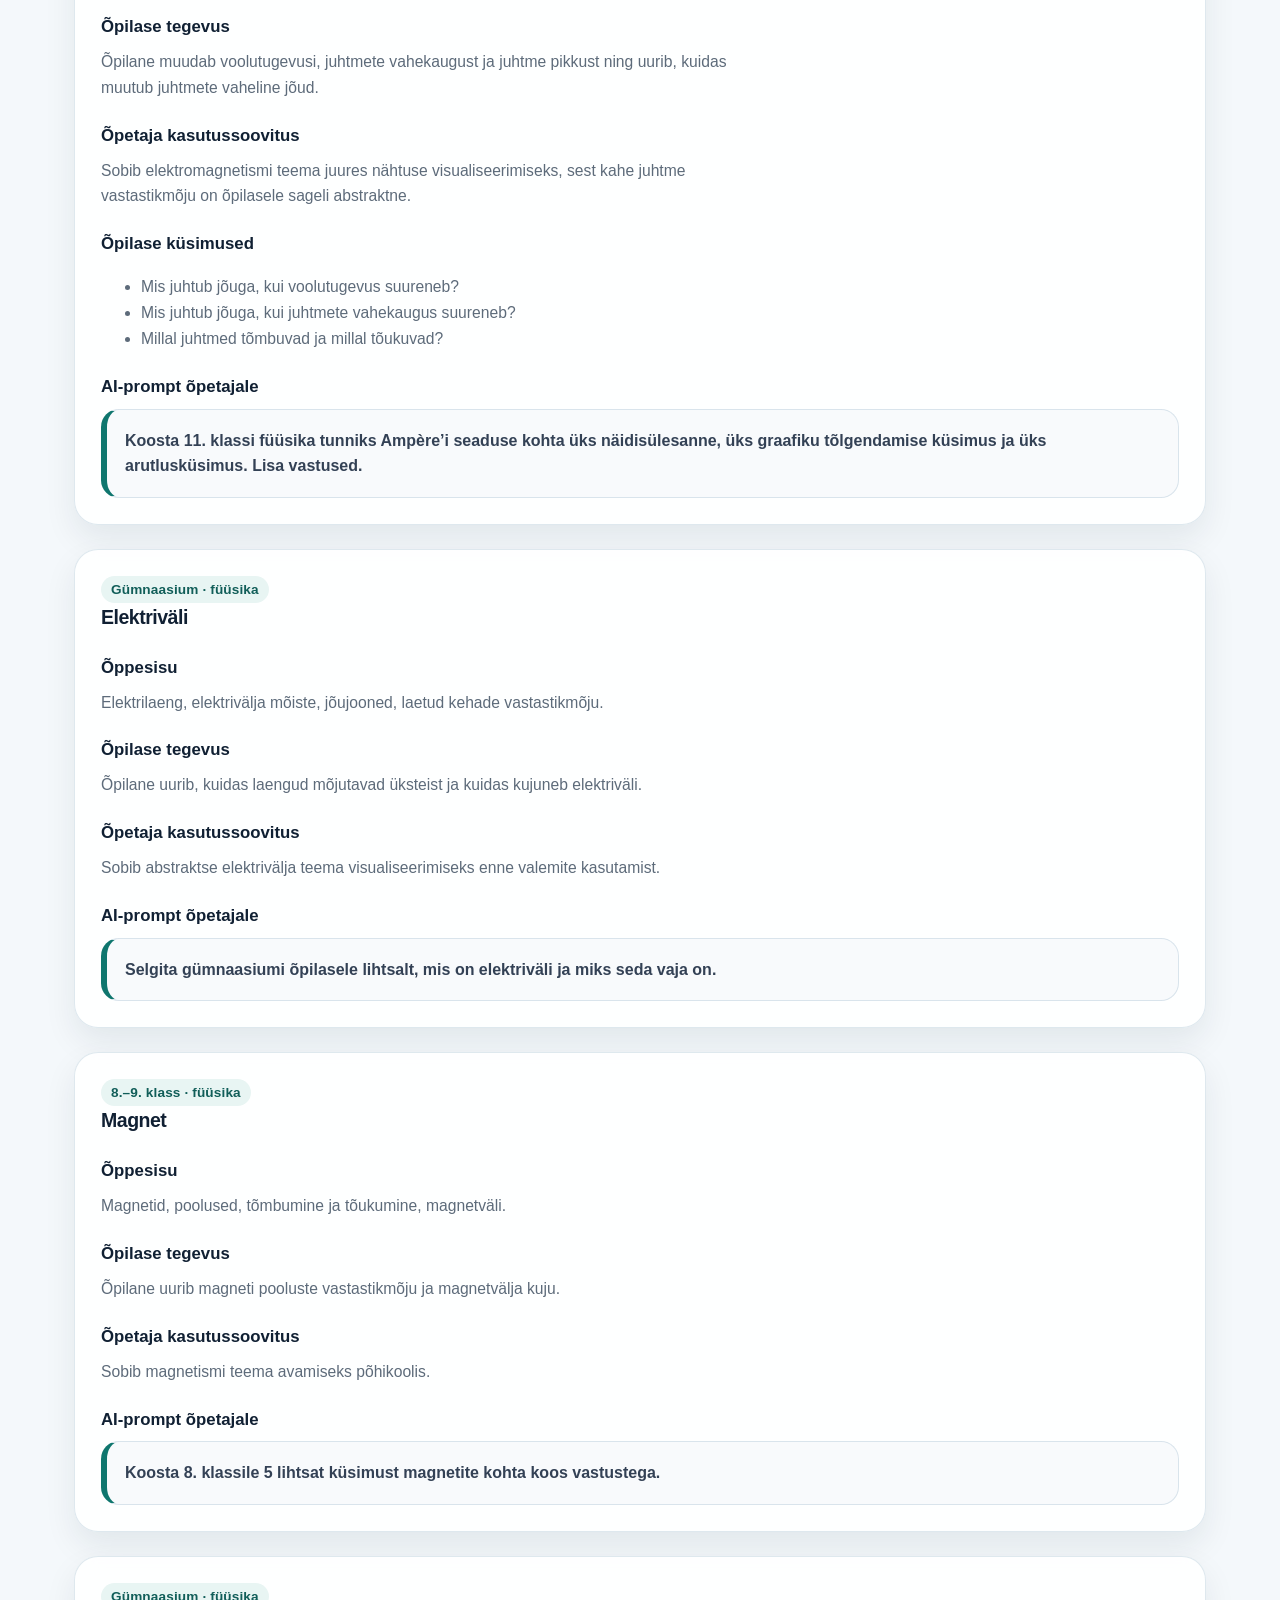
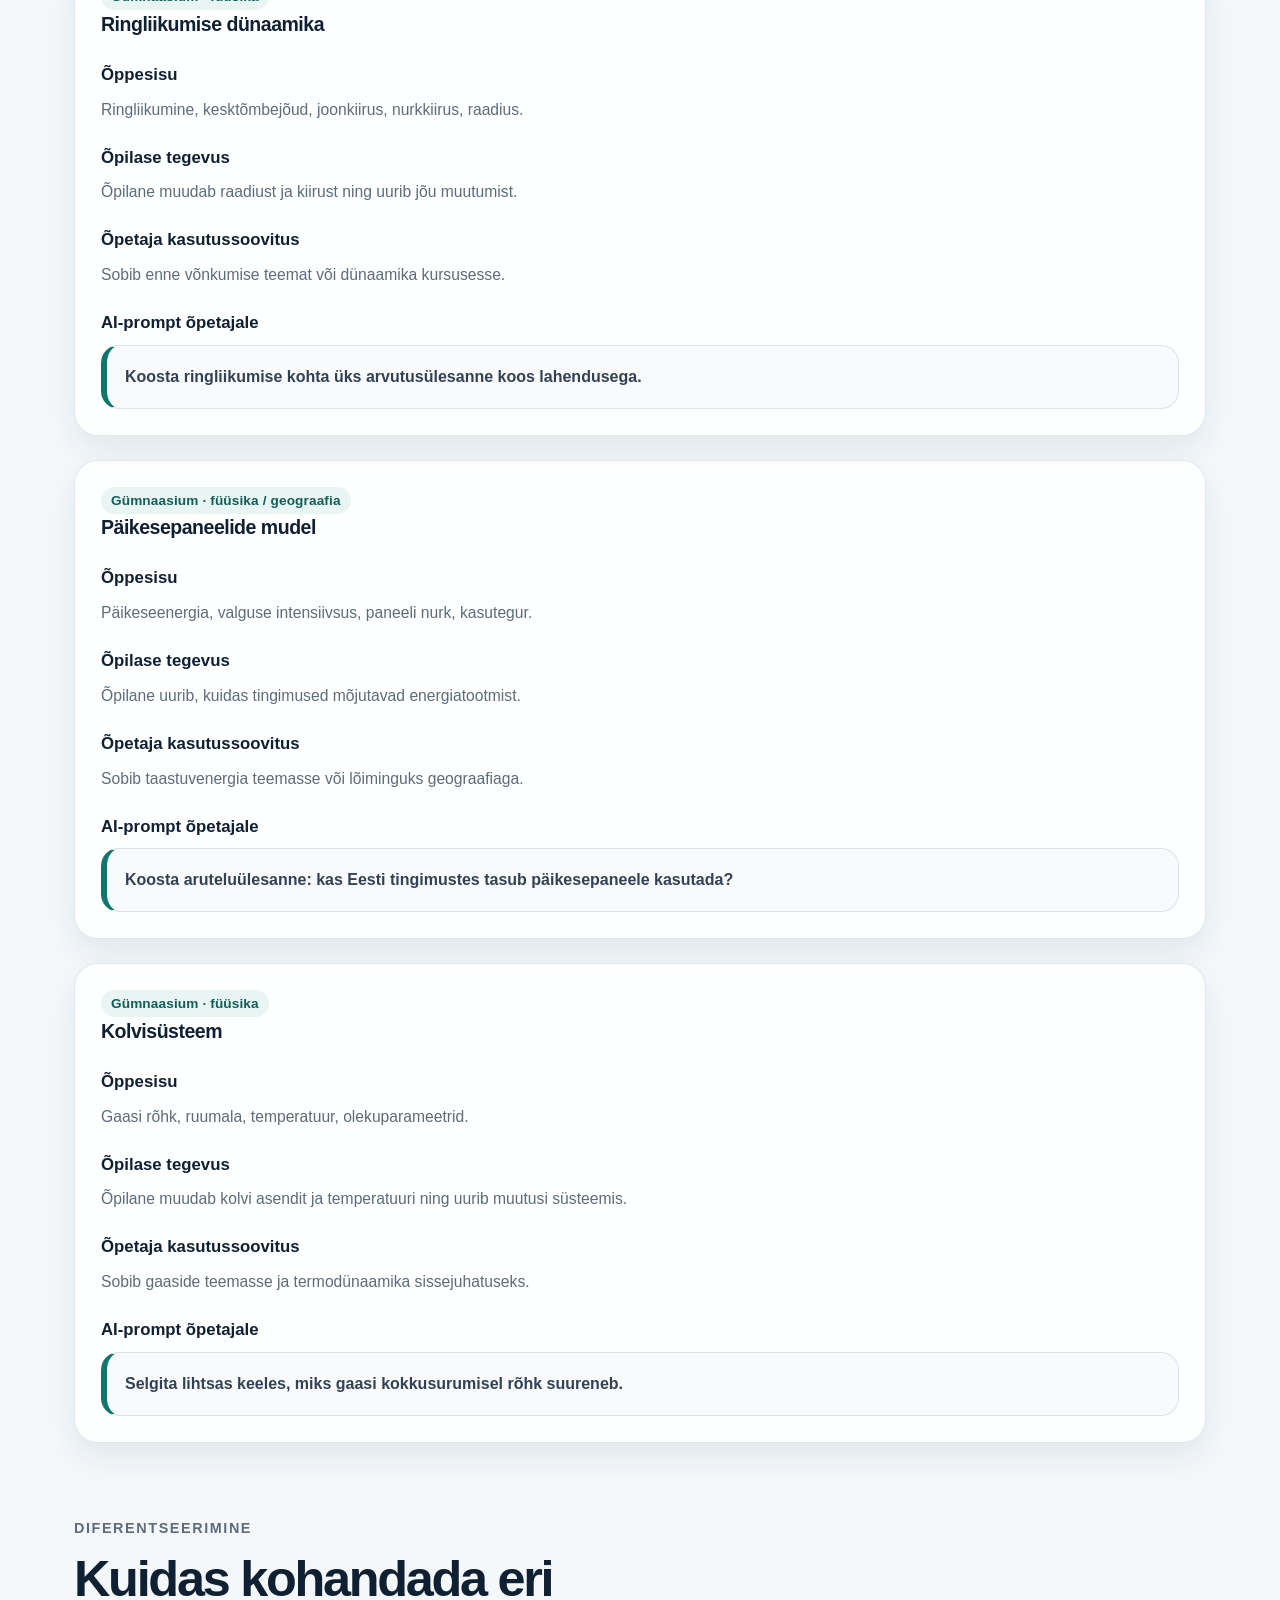
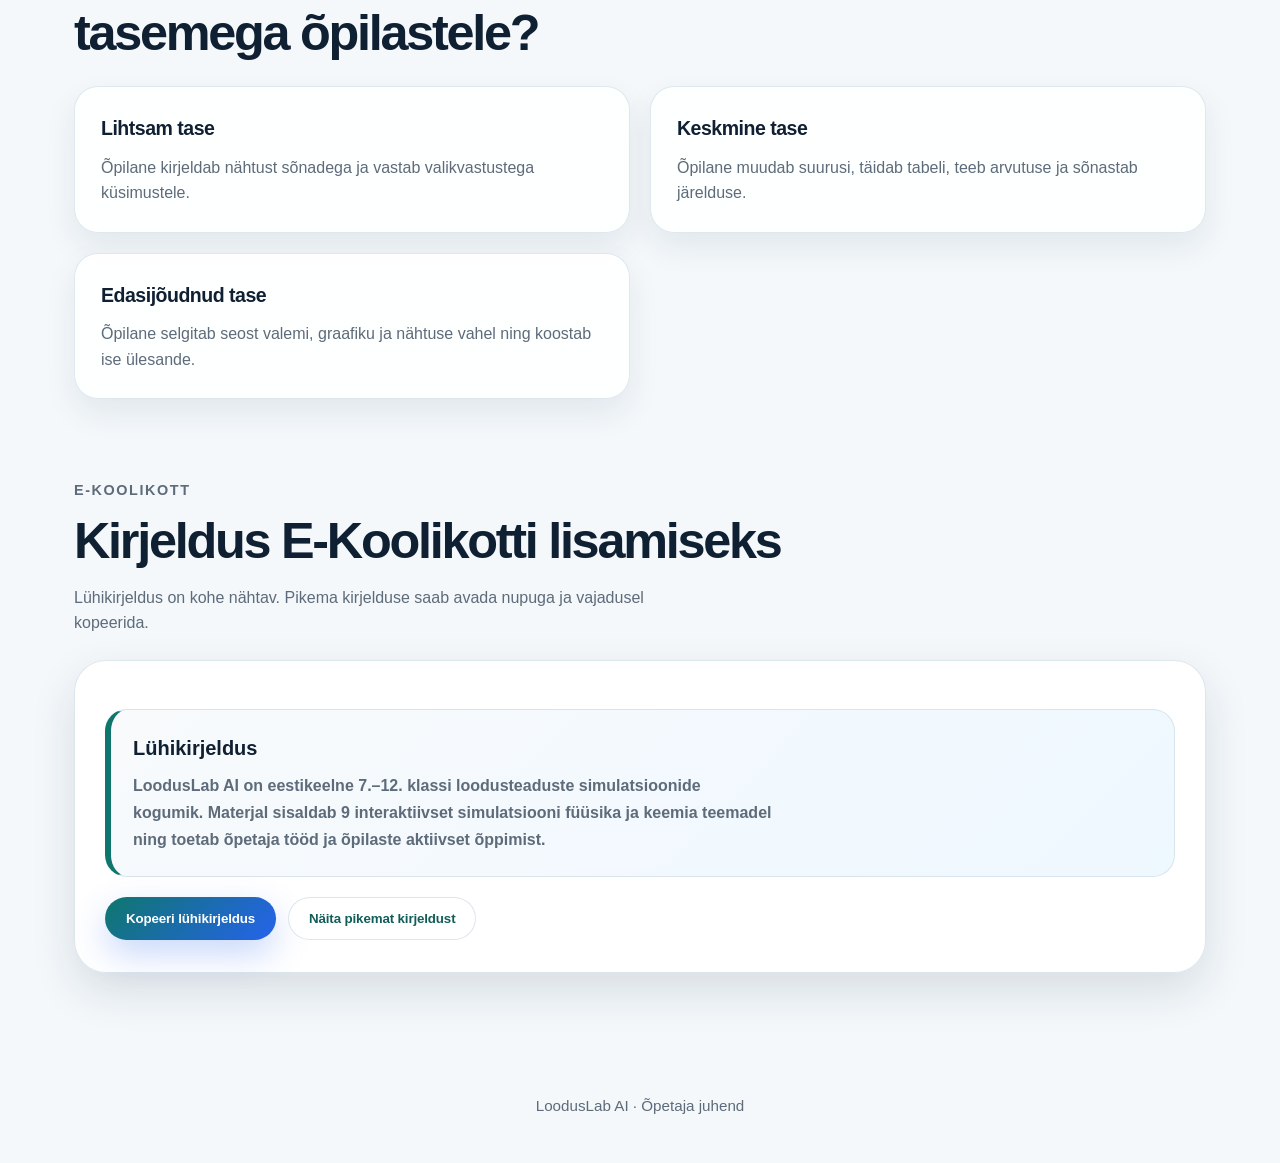
==== commit 3eb15624: "final" ====
--- a/docs/opetaja-juhend.html
+++ b/docs/opetaja-juhend.html
@@ -447,22 +447,122 @@
     </div>
   </section>
 
-  <section class="sim-section">
-    <div class="section-heading">
-      <p class="eyebrow">E-Koolikott</p>
-      <h2>Kirjeldus E-Koolikotti lisamiseks</h2>
-    </div>
-
-    <div class="prompt-box">
-      LoodusLab AI on eestikeelne 7.–12. klassi loodusteaduste simulatsioonide kogumik.
-      Materjal sisaldab üheksat interaktiivset simulatsiooni füüsika ja keemia teemadel:
-      tihedus, vedeliku rõhk, pH, harmooniline võnkumine ja Ampère’i seadus.
-      Kogumik toetab uurimuslikku õpet, graafikute tõlgendamist, arvutusoskust ja
-      õpilaste aktiivset õppimist. Õpetaja juhendis on kasutussoovitused, õpitulemused,
-      näidisküsimused, diferentseerimise võimalused ja AI-promptid.
-      Märksõna: #TIkonkurss2026
-    </div>
-  </section>
+  <section class="ekoolikott-premium">
+  <div class="ek-header">
+    <p class="eyebrow">E-Koolikott</p>
+    <h2>Kirjeldus E-Koolikotti lisamiseks</h2>
+    <p>
+      Lühikirjeldus on kohe nähtav. Pikema kirjelduse saab avada nupuga ja vajadusel kopeerida.
+    </p>
+  </div>
+
+  <div class="ek-panel">
+    <div class="ek-short">
+      <h3>Lühikirjeldus</h3>
+      <p>
+        LoodusLab AI on eestikeelne 7.–12. klassi loodusteaduste simulatsioonide
+        kogumik. Materjal sisaldab 9 interaktiivset simulatsiooni füüsika ja
+        keemia teemadel ning toetab õpetaja tööd ja õpilaste aktiivset õppimist.
+      </p>
+    </div>
+
+    <div class="ek-actions">
+      <button class="btn primary" onclick="copyShortDesc()">Kopeeri lühikirjeldus</button>
+      <button class="btn secondary" id="toggleLongBtn" onclick="toggleLongDesc()">
+        Näita pikemat kirjeldust
+      </button>
+    </div>
+
+    <div class="ek-long-premium" id="longDesc">
+      <div class="ek-long-inner">
+
+        <h3>Pikk kirjeldus</h3>
+
+        <p>
+          LoodusLab AI on Eesti õpetaja loodud digitaalne õppematerjalide kogumik,
+          mis ühendab interaktiivsed simulatsioonid, õpetaja juhendid ja
+          tehisintellekti toetavad kasutusvõimalused ühele veebiplatvormile.
+        </p>
+
+        <p>
+          Kogumik on loodud 7.–12. klassi õpilastele ning toetab põhikooli ja
+          gümnaasiumi loodusteaduste õppekava teemasid. Materjalid sobivad
+          kasutamiseks klassiruumis projektoriga, arvutiklassis, tahvliseadmes
+          ning iseseisvaks õppimiseks kodus.
+        </p>
+
+        <h4>Mida kogumik sisaldab?</h4>
+        <ul>
+          <li>9 interaktiivset simulatsiooni füüsika ja keemia teemadel</li>
+          <li>õpetaja juhend kogu kogumikule</li>
+          <li>otsing ja klassiastme filtrid</li>
+          <li>visuaalsed ekraanipildid lihtsaks valikuks</li>
+          <li>AI kasutamise ideed õpet toetaval viisil</li>
+          <li>valmis kasutamiseks veebis ilma installita</li>
+        </ul>
+
+        <h4>Näited simulatsioonidest</h4>
+        <ul>
+          <li>pH labor</li>
+          <li>Vedeliku rõhk</li>
+          <li>Magnetväli</li>
+          <li>Elektriväli</li>
+          <li>Ringliikumise dünaamika</li>
+          <li>Harmooniline võnkumine</li>
+          <li>Ampère’i seadus</li>
+          <li>Kolvisüsteem</li>
+          <li>Päikesepaneelide mudel</li>
+        </ul>
+
+        <h4>Kuidas see aitab õpetajat?</h4>
+        <p>Materjal on loodud eesmärgiga vähendada õpetaja töökoormust.</p>
+        <ul>
+          <li>leida kiiresti sobiva simulatsiooni tunni teemaks</li>
+          <li>kasutada valmis visuaale nähtuste selgitamiseks</li>
+          <li>anda õpilastele uurimuslikke ülesandeid</li>
+          <li>kasutada juhendis toodud küsimusi ja tööideid</li>
+          <li>rakendada AI-promptide näiteid tagasisideks ja diferentseerimiseks</li>
+        </ul>
+
+        <h4>Kuidas see aitab õpilast?</h4>
+        <ul>
+          <li>uurida nähtusi ise suurusi muutes</li>
+          <li>mõista seoseid valemi, nähtuse ja graafiku vahel</li>
+          <li>teha järeldusi katsetulemuste põhjal</li>
+          <li>õppida aktiivselt, mitte ainult passiivselt lugedes</li>
+          <li>kasutada AI-d mõistmise toetamiseks</li>
+        </ul>
+
+        <h4>Tehnilised eelised</h4>
+        <ul>
+          <li>töötab brauseris</li>
+          <li>ei vaja kontot ega paigaldust</li>
+          <li>sobib arvutisse, tahvlisse ja telefoni</li>
+          <li>eestikeelne kasutajaliides</li>
+          <li>tasuta kasutatav</li>
+        </ul>
+
+        <h4>Miks see on oluline?</h4>
+        <p>
+          Paljud kvaliteetsed loodusteaduste simulatsioonid on ingliskeelsed või ei
+          arvesta Eesti õppekava vajadustega. LoodusLab AI pakub eestikeelset,
+          õpetaja loodud ja praktiliselt kasutatavat alternatiivi.
+        </p>
+
+        <h4>Märksõnad</h4>
+        <p>
+          füüsika, keemia, simulatsioon, interaktiivne õpe, AI,
+          tehisintellekt, õpetaja töö lihtsustamine, uurimuslik õpe,
+          gümnaasium, põhikool, STEM, digitaalne õppematerjal
+        </p>
+
+        <p class="contest-tag">#TIkonkurss2026</p>
+
+        <button class="btn primary" onclick="copyLongDesc()">Kopeeri pikk kirjeldus</button>
+      </div>
+    </div>
+  </div>
+</section>
 
 </main>
 
@@ -470,5 +570,7 @@
   <p>LoodusLab AI · Õpetaja juhend</p>
 </footer>
 
+<script src="../app.js"></script>
+
 </body>
 </html>
--- a/styles.css
+++ b/styles.css
@@ -9,7 +9,8 @@
   --border: #d9e4ec;
   --soft: #e8f5f3;
   --shadow: 0 18px 45px rgba(15, 35, 52, 0.12);
-  --radius: 22px;
+  --shadow-strong: 0 30px 70px rgba(15, 35, 52, 0.18);
+  --radius: 24px;
 }
 
 * {
@@ -23,7 +24,10 @@
 body {
   margin: 0;
   font-family: Arial, Helvetica, sans-serif;
-  background: var(--bg);
+  background:
+    radial-gradient(circle at 10% 10%, rgba(37, 99, 235, 0.08), transparent 26%),
+    radial-gradient(circle at 90% 30%, rgba(15, 118, 110, 0.08), transparent 26%),
+    var(--bg);
   color: var(--text);
   line-height: 1.6;
 }
@@ -33,42 +37,51 @@
   text-decoration: none;
 }
 
+/* HERO */
+
 .hero {
-  min-height: 72vh;
+  min-height: 82vh;
   padding: 24px;
   background:
-    radial-gradient(circle at 10% 10%, rgba(37, 99, 235, 0.20), transparent 30%),
-    radial-gradient(circle at 90% 20%, rgba(15, 118, 110, 0.24), transparent 35%),
-    linear-gradient(135deg, #eaf8f6, #eef5ff);
+    radial-gradient(circle at 15% 20%, rgba(37, 99, 235, 0.30), transparent 28%),
+    radial-gradient(circle at 85% 18%, rgba(15, 118, 110, 0.28), transparent 30%),
+    radial-gradient(circle at 50% 80%, rgba(139, 92, 246, 0.18), transparent 25%),
+    linear-gradient(135deg, #eef8ff 0%, #f5fffb 50%, #f4f8ff 100%);
 }
 
 .topbar {
   max-width: 1180px;
   margin: 0 auto;
   padding: 18px 22px;
-  background: rgba(255, 255, 255, 0.75);
-  border: 1px solid var(--border);
+  background: rgba(255, 255, 255, 0.76);
+  border: 1px solid rgba(255, 255, 255, 0.85);
   border-radius: 999px;
   display: flex;
   align-items: center;
   justify-content: space-between;
-  backdrop-filter: blur(12px);
+  backdrop-filter: blur(14px);
+  box-shadow: 0 12px 30px rgba(15, 35, 52, 0.08);
 }
 
 .logo {
-  font-size: 1.25rem;
+  font-size: 1.35rem;
+  font-weight: 900;
+  letter-spacing: -0.03em;
+  color: #0f172a;
+}
+
+.nav-link {
   font-weight: 800;
+  color: var(--secondary);
+}
+
+.nav-link:hover {
   color: var(--primary-dark);
 }
 
-.nav-link {
-  font-weight: 700;
-  color: var(--secondary);
-}
-
 .hero-content {
-  max-width: 980px;
-  margin: 95px auto 40px;
+  max-width: 1050px;
+  margin: 92px auto 40px;
   text-align: center;
 }
 
@@ -76,22 +89,25 @@
   margin: 0 0 12px;
   color: var(--primary);
   font-size: 0.9rem;
-  font-weight: 800;
+  font-weight: 900;
   text-transform: uppercase;
   letter-spacing: 0.08em;
 }
 
 h1 {
   margin: 0;
-  font-size: clamp(2.4rem, 6vw, 5.5rem);
-  line-height: 1.05;
-  letter-spacing: -0.05em;
+  font-size: clamp(2.8rem, 7vw, 6.3rem);
+  line-height: 0.95;
+  letter-spacing: -0.06em;
+  font-weight: 900;
+  max-width: 980px;
+  margin-inline: auto;
 }
 
 .hero-text {
-  max-width: 800px;
-  margin: 24px auto 0;
-  font-size: 1.2rem;
+  max-width: 820px;
+  margin: 26px auto 0;
+  font-size: 1.22rem;
   color: var(--muted);
 }
 
@@ -103,38 +119,59 @@
   flex-wrap: wrap;
 }
 
+.hero-mini-stats {
+  margin-top: 28px;
+  display: flex;
+  justify-content: center;
+  gap: 14px;
+  flex-wrap: wrap;
+}
+
+.hero-mini-stats span {
+  background: rgba(255, 255, 255, 0.72);
+  border: 1px solid rgba(255, 255, 255, 0.85);
+  padding: 10px 14px;
+  border-radius: 999px;
+  font-weight: 900;
+  font-size: 0.95rem;
+  color: #0f172a;
+  box-shadow: 0 10px 25px rgba(15, 35, 52, 0.08);
+}
+
+/* BUTTONS */
+
 .btn {
   display: inline-flex;
   align-items: center;
   justify-content: center;
   border-radius: 999px;
   padding: 13px 20px;
-  font-weight: 800;
+  font-weight: 900;
   border: 1px solid transparent;
-  transition: 0.2s ease;
+  transition: 0.22s ease;
   cursor: pointer;
 }
 
 .btn.primary {
-  background: var(--primary);
+  background: linear-gradient(135deg, #0f766e, #2563eb);
   color: white;
-  box-shadow: 0 12px 24px rgba(15, 118, 110, 0.25);
+  box-shadow: 0 14px 34px rgba(37, 99, 235, 0.25);
 }
 
 .btn.primary:hover {
-  background: var(--primary-dark);
-  transform: translateY(-2px);
+  transform: translateY(-3px) scale(1.02);
+  box-shadow: 0 18px 42px rgba(37, 99, 235, 0.30);
 }
 
 .btn.secondary {
-  background: white;
+  background: rgba(255, 255, 255, 0.9);
   color: var(--primary-dark);
-  border-color: var(--border);
+  border-color: rgba(217, 228, 236, 0.9);
 }
 
 .btn.secondary:hover {
   border-color: var(--primary);
-  transform: translateY(-2px);
+  transform: translateY(-3px);
 }
 
 .btn.small {
@@ -142,10 +179,12 @@
   font-size: 0.92rem;
 }
 
+/* LAYOUT */
+
 main {
   max-width: 1180px;
   margin: 0 auto;
-  padding: 42px 24px 70px;
+  padding: 42px 24px 76px;
 }
 
 .intro {
@@ -158,11 +197,12 @@
 }
 
 .intro-card {
-  background: var(--panel);
-  border: 1px solid var(--border);
+  background: rgba(255, 255, 255, 0.92);
+  border: 1px solid rgba(255, 255, 255, 0.82);
   border-radius: var(--radius);
-  padding: 24px;
+  padding: 26px;
   box-shadow: var(--shadow);
+  backdrop-filter: blur(10px);
 }
 
 .intro-card h2 {
@@ -175,38 +215,243 @@
   color: var(--muted);
 }
 
-.sim-section {
-  margin-top: 70px;
+/* SECTION HEADINGS */
+
+.sim-section,
+.benefits-section,
+.stats-section,
+.teacher-quickstart,
+.learning-section {
+  margin-top: 74px;
 }
 
 .section-heading {
+  max-width: 780px;
+}
+
+.section-heading.center {
+  text-align: center;
+  margin-inline: auto;
+}
+
+.section-heading h2,
+.teacher-box h2,
+.quickstart-content h2,
+.stats-heading h2 {
+  margin: 0;
+  font-size: clamp(2rem, 4vw, 3.15rem);
+  line-height: 1.08;
+  letter-spacing: -0.045em;
+  font-weight: 900;
+}
+
+.section-heading p,
+.teacher-box p,
+.quickstart-content p,
+.stats-heading p {
+  color: var(--muted);
+}
+
+/* BENEFITS */
+
+.benefits-grid {
+  margin-top: 30px;
+  display: grid;
+  grid-template-columns: repeat(3, 1fr);
+  gap: 18px;
+}
+
+.benefit-card,
+.learning-card,
+.guide-card,
+.detail-card {
+  background: rgba(255, 255, 255, 0.9);
+  border: 1px solid rgba(217, 228, 236, 0.85);
+  border-radius: var(--radius);
+  padding: 26px;
+  box-shadow: 0 14px 32px rgba(15, 35, 52, 0.08);
+  transition: 0.22s ease;
+  backdrop-filter: blur(10px);
+}
+
+.benefit-card:hover,
+.learning-card:hover,
+.guide-card:hover,
+.detail-card:hover {
+  transform: translateY(-4px);
+  box-shadow: var(--shadow);
+}
+
+.benefit-icon {
+  font-size: 2rem;
+  margin-bottom: 14px;
+}
+
+.benefit-card h3,
+.learning-card h3,
+.guide-card h3,
+.detail-card h3 {
+  margin: 0 0 10px;
+  font-size: 1.22rem;
+}
+
+.benefit-card p,
+.learning-card p,
+.guide-card p,
+.detail-card p,
+.detail-card li {
+  margin: 0;
+  color: var(--muted);
+}
+
+/* STATS */
+
+.stats-wrap {
+  background:
+    radial-gradient(circle at 20% 10%, rgba(255, 255, 255, 0.22), transparent 28%),
+    linear-gradient(135deg, #0f766e, #2563eb);
+  border-radius: 32px;
+  padding: 44px 30px;
+  color: white;
+  box-shadow: var(--shadow-strong);
+}
+
+.stats-heading {
+  text-align: center;
   max-width: 760px;
-}
-
-.section-heading h2,
-.teacher-box h2 {
+  margin: 0 auto;
+}
+
+.stats-heading .eyebrow {
+  color: rgba(255, 255, 255, 0.82);
+}
+
+.stats-heading p {
+  color: rgba(255, 255, 255, 0.88);
+}
+
+.stats-grid {
+  margin-top: 32px;
+  display: grid;
+  grid-template-columns: repeat(3, 1fr);
+  gap: 18px;
+}
+
+.stat-card {
+  background: rgba(255, 255, 255, 0.14);
+  border: 1px solid rgba(255, 255, 255, 0.22);
+  border-radius: 24px;
+  padding: 26px;
+  text-align: center;
+  backdrop-filter: blur(8px);
+}
+
+.stat-number {
+  font-size: 2.55rem;
+  font-weight: 950;
+  line-height: 1;
+  margin-bottom: 10px;
+}
+
+.stat-label {
+  font-size: 1rem;
+  font-weight: 800;
+  color: rgba(255, 255, 255, 0.92);
+}
+
+/* QUICKSTART */
+
+.teacher-quickstart {
+  background: rgba(255, 255, 255, 0.92);
+  border: 1px solid rgba(217, 228, 236, 0.9);
+  border-radius: 32px;
+  padding: 40px;
+  box-shadow: var(--shadow);
+  backdrop-filter: blur(10px);
+}
+
+.quickstart-content {
+  max-width: 800px;
+}
+
+.quickstart-steps {
+  margin-top: 30px;
+  display: grid;
+  grid-template-columns: repeat(4, 1fr);
+  gap: 18px;
+}
+
+.quickstep-card {
+  background: #f8fafc;
+  border: 1px solid var(--border);
+  border-radius: 24px;
+  padding: 24px;
+  position: relative;
+  transition: 0.22s ease;
+}
+
+.quickstep-card:hover {
+  transform: translateY(-4px);
+  box-shadow: 0 14px 34px rgba(15, 35, 52, 0.1);
+}
+
+.step-number {
+  width: 40px;
+  height: 40px;
+  border-radius: 999px;
+  background: linear-gradient(135deg, #0f766e, #2563eb);
+  color: white;
+  display: grid;
+  place-items: center;
+  font-weight: 950;
+  margin-bottom: 14px;
+}
+
+.quickstep-card h3 {
+  margin: 0 0 8px;
+  font-size: 1.1rem;
+}
+
+.quickstep-card p {
   margin: 0;
-  font-size: clamp(2rem, 4vw, 3.1rem);
-  line-height: 1.1;
-  letter-spacing: -0.04em;
-}
-
-.section-heading p,
-.teacher-box p {
   color: var(--muted);
 }
 
+.step-time {
+  display: inline-block;
+  margin-top: 16px;
+  background: var(--soft);
+  color: var(--primary-dark);
+  border-radius: 999px;
+  padding: 6px 10px;
+  font-weight: 900;
+  font-size: 0.85rem;
+}
+
+/* LEARNING */
+
+.learning-grid {
+  margin-top: 30px;
+  display: grid;
+  grid-template-columns: repeat(3, 1fr);
+  gap: 18px;
+}
+
+/* CONTROLS */
+
 .controls {
-  margin-top: 24px;
+  margin-top: 26px;
   padding: 18px;
-  background: var(--panel);
-  border: 1px solid var(--border);
+  background: rgba(255, 255, 255, 0.92);
+  border: 1px solid rgba(217, 228, 236, 0.9);
   border-radius: var(--radius);
   display: flex;
   gap: 16px;
   align-items: center;
   justify-content: space-between;
   flex-wrap: wrap;
+  box-shadow: 0 12px 30px rgba(15, 35, 52, 0.07);
+  backdrop-filter: blur(10px);
 }
 
 #searchInput {
@@ -214,9 +459,10 @@
   flex: 1;
   border: 1px solid var(--border);
   border-radius: 999px;
-  padding: 14px 18px;
+  padding: 15px 18px;
   font-size: 1rem;
   outline: none;
+  background: white;
 }
 
 #searchInput:focus {
@@ -236,39 +482,44 @@
   color: var(--text);
   border-radius: 999px;
   padding: 11px 15px;
-  font-weight: 800;
+  font-weight: 900;
   cursor: pointer;
+  transition: 0.2s ease;
 }
 
 .filter-btn.active,
 .filter-btn:hover {
-  background: var(--primary);
+  background: linear-gradient(135deg, #0f766e, #2563eb);
   color: white;
-  border-color: var(--primary);
-}
+  border-color: transparent;
+}
+
+/* SIMULATION CARDS */
 
 .cards {
-  margin-top: 24px;
+  margin-top: 26px;
   display: grid;
   grid-template-columns: repeat(2, 1fr);
-  gap: 20px;
+  gap: 22px;
 }
 
 .sim-card {
-  background: var(--panel);
-  border: 1px solid var(--border);
-  border-radius: var(--radius);
+  background: rgba(255, 255, 255, 0.9);
+  border: 1px solid rgba(217, 228, 236, 0.86);
+  border-radius: 30px;
   padding: 24px;
-  box-shadow: 0 12px 30px rgba(15, 35, 52, 0.08);
+  box-shadow: 0 20px 45px rgba(15, 35, 52, 0.10);
+  backdrop-filter: blur(10px);
   display: flex;
   flex-direction: column;
-  min-height: 330px;
+  min-height: 420px;
+  transition: 0.25s ease;
+  overflow: hidden;
 }
 
 .sim-card:hover {
-  transform: translateY(-3px);
-  transition: 0.2s ease;
-  box-shadow: var(--shadow);
+  transform: translateY(-8px);
+  box-shadow: 0 30px 60px rgba(15, 35, 52, 0.16);
 }
 
 .card-top {
@@ -284,19 +535,32 @@
   border-radius: 999px;
   padding: 6px 10px;
   font-size: 0.85rem;
-  font-weight: 800;
+  font-weight: 900;
 }
 
 .subject {
   color: var(--muted);
   font-size: 0.92rem;
-  font-weight: 700;
+  font-weight: 800;
+}
+
+.sim-preview {
+  width: 100%;
+  height: 200px;
+  object-fit: cover;
+  object-position: top center;
+  border-radius: 20px;
+  margin-top: 16px;
+  border: 1px solid rgba(217, 228, 236, 0.95);
+  background: #f8fafc;
+  box-shadow: 0 14px 28px rgba(15, 35, 52, 0.10);
 }
 
 .sim-card h3 {
   margin: 18px 0 10px;
-  font-size: 1.55rem;
+  font-size: 1.58rem;
   line-height: 1.2;
+  letter-spacing: -0.025em;
 }
 
 .sim-card p {
@@ -317,7 +581,7 @@
   border-radius: 999px;
   padding: 6px 10px;
   font-size: 0.85rem;
-  font-weight: 700;
+  font-weight: 800;
 }
 
 .card-actions {
@@ -335,125 +599,77 @@
   border: 1px solid #fed7aa;
   color: #9a3412;
   border-radius: var(--radius);
-  font-weight: 800;
+  font-weight: 900;
 }
 
 .hidden {
-  display: none;
-}
+  display: none !important;
+}
+
+/* TEACHER BOX */
 
 .teacher-box {
-  margin-top: 70px;
-  padding: 34px;
-  background: linear-gradient(135deg, #0f766e, #2563eb);
+  margin-top: 74px;
+  padding: 44px;
+  background:
+    radial-gradient(circle at 12% 20%, rgba(255,255,255,0.20), transparent 28%),
+    linear-gradient(135deg, #0f766e, #2563eb);
   color: white;
-  border-radius: 30px;
-  display: flex;
-  gap: 24px;
+  border-radius: 36px;
+  display: grid;
+  grid-template-columns: 1.6fr auto;
+  gap: 28px;
   align-items: center;
-  justify-content: space-between;
-}
-
-.teacher-box .eyebrow,
+  box-shadow: var(--shadow-strong);
+}
+
+.teacher-box h2 {
+  margin: 0;
+  font-size: clamp(2.2rem, 5vw, 4.4rem);
+  line-height: 0.95;
+  letter-spacing: -0.05em;
+}
+
 .teacher-box p {
-  color: rgba(255, 255, 255, 0.82);
-}
-
-.teacher-box .btn.secondary,
+  margin-top: 18px;
+  color: rgba(255,255,255,0.90);
+  font-size: 1.1rem;
+  max-width: 760px;
+}
+
+.teacher-box .eyebrow {
+  color: rgba(255,255,255,0.78);
+  margin-bottom: 14px;
+}
+
 .teacher-box .btn.primary {
   background: white;
-  color: var(--primary-dark);
-  box-shadow: none;
-}
-
-footer {
-  padding: 28px 24px;
-  text-align: center;
-  color: var(--muted);
-}
-
-@media (max-width: 850px) {
-  .intro,
-  .cards {
-    grid-template-columns: 1fr;
-  }
-
-  .intro {
-    margin-top: -40px;
-  }
-
-  .teacher-box {
-    flex-direction: column;
-    align-items: flex-start;
-  }
-
-  .topbar {
-    border-radius: 22px;
-  }
-
-  .hero-content {
-    margin-top: 60px;
-  }
-}
-
-@media (max-width: 520px) {
-  .hero {
-    padding: 16px;
-  }
-
-  main {
-    padding-inline: 16px;
-  }
-
-  .topbar {
-    flex-direction: column;
-    gap: 10px;
-  }
-
-  .controls {
-    align-items: stretch;
-  }
-
-  #searchInput {
-    min-width: 100%;
-  }
-
-  .filter-btn,
-  .btn {
-    width: 100%;
-  }
-
-  .card-actions {
-    flex-direction: column;
-  }
-}
+  color: #0f172a;
+  padding: 18px 26px;
+  min-width: 220px;
+  font-size: 1.05rem;
+  font-weight: 900;
+  border-radius: 22px;
+  box-shadow: 0 18px 40px rgba(0,0,0,0.12);
+}
+
+.teacher-box .btn.primary:hover {
+  transform: translateY(-4px);
+}
+
+/* GUIDE PAGE */
 
 .guide-hero {
   min-height: 58vh;
 }
 
 .guide-grid {
-  margin-top: 24px;
+  margin-top: 26px;
   display: grid;
   grid-template-columns: repeat(2, 1fr);
   gap: 20px;
 }
 
-.guide-card,
-.detail-card {
-  background: var(--panel);
-  border: 1px solid var(--border);
-  border-radius: var(--radius);
-  padding: 24px;
-  box-shadow: 0 12px 30px rgba(15, 35, 52, 0.08);
-}
-
-.guide-card h3,
-.detail-card h3 {
-  margin-top: 0;
-  font-size: 1.45rem;
-}
-
 .detail-card {
   margin-top: 24px;
 }
@@ -461,25 +677,476 @@
 .detail-card h4 {
   margin: 22px 0 8px;
   font-size: 1.05rem;
-}
-
-.detail-card p,
-.detail-card li {
-  color: var(--muted);
 }
 
 .prompt-box {
   background: #f8fafc;
   border: 1px solid var(--border);
   border-left: 6px solid var(--primary);
-  border-radius: 16px;
+  border-radius: 18px;
   padding: 18px;
   color: #334155;
-  font-weight: 600;
+  font-weight: 700;
+}
+
+/* FOOTER */
+
+footer {
+  padding: 30px 24px;
+  text-align: center;
+  color: var(--muted);
+}
+
+/* ANIMATIONS */
+
+.fade-in {
+  opacity: 0;
+  transform: translateY(24px);
+  transition: 0.7s ease;
+}
+
+.fade-in.show {
+  opacity: 1;
+  transform: translateY(0);
+}
+
+/* RESPONSIVE */
+
+@media (max-width: 980px) {
+  .quickstart-steps {
+    grid-template-columns: repeat(2, 1fr);
+  }
+
+  .benefits-grid,
+  .learning-grid,
+  .stats-grid {
+    grid-template-columns: repeat(2, 1fr);
+  }
 }
 
 @media (max-width: 850px) {
+  .intro,
+  .cards,
   .guide-grid {
     grid-template-columns: 1fr;
   }
+
+  .intro {
+    margin-top: -40px;
+  }
+
+  .teacher-box {
+    flex-direction: column;
+    align-items: flex-start;
+  }
+
+  .topbar {
+    border-radius: 24px;
+  }
+
+  .hero-content {
+    margin-top: 60px;
+  }
+
+  .sim-card {
+    min-height: auto;
+  }
+}
+
+@media (max-width: 650px) {
+  .benefits-grid,
+  .learning-grid,
+  .stats-grid,
+  .quickstart-steps {
+    grid-template-columns: 1fr;
+  }
+
+  .stats-wrap,
+  .teacher-quickstart {
+    padding: 30px 18px;
+  }
+}
+
+@media (max-width: 520px) {
+  .hero {
+    padding: 16px;
+    min-height: auto;
+  }
+
+  main {
+    padding-inline: 16px;
+  }
+
+  .topbar {
+    flex-direction: column;
+    gap: 10px;
+  }
+
+  .hero-content {
+    margin-top: 46px;
+  }
+
+  h1 {
+    font-size: clamp(2.25rem, 12vw, 3.4rem);
+  }
+
+  .hero-text {
+    font-size: 1.02rem;
+  }
+
+  .controls {
+    align-items: stretch;
+  }
+
+  #searchInput {
+    min-width: 100%;
+  }
+
+  .filter-btn,
+  .btn {
+    width: 100%;
+  }
+
+  .card-actions {
+    flex-direction: column;
+  }
+
+  .sim-preview {
+    height: 170px;
+  }
+
+  .intro-card,
+  .benefit-card,
+  .learning-card,
+  .sim-card,
+  .guide-card,
+  .detail-card {
+    padding: 20px;
+    border-radius: 22px;
+  }
+}
+
+
+.ekoolikott-box {
+  margin-top: 80px;
+  background: var(--panel);
+  border: 1px solid var(--border);
+  border-radius: 28px;
+  padding: 34px;
+  box-shadow: var(--shadow);
+}
+
+.ek-short,
+.ek-long {
+  margin-top: 18px;
+  background: #f8fafc;
+  border-left: 5px solid var(--primary);
+  border-radius: 18px;
+  padding: 20px;
+}
+
+.ek-actions {
+  margin-top: 20px;
+  display: flex;
+  gap: 12px;
+  flex-wrap: wrap;
+}
+
+.hidden {
+  display: none;
+}
+
+.ekoolikott-premium {
+  margin-top: 80px;
+}
+
+.ek-header {
+  max-width: 780px;
+}
+
+.ek-header h2 {
+  margin: 0;
+  font-size: clamp(2rem, 4vw, 3.15rem);
+  line-height: 1.08;
+  letter-spacing: -0.045em;
+  font-weight: 900;
+}
+
+.ek-header p {
+  color: var(--muted);
+}
+
+.ek-panel {
+  margin-top: 24px;
+  background: rgba(255,255,255,0.92);
+  border: 1px solid rgba(217,228,236,0.9);
+  border-radius: 32px;
+  padding: 30px;
+  box-shadow: var(--shadow);
+  backdrop-filter: blur(12px);
+}
+
+.ek-short {
+  background: linear-gradient(135deg, #f8fafc, #eef8ff);
+  border: 1px solid var(--border);
+  border-left: 6px solid var(--primary);
+  border-radius: 22px;
+  padding: 22px;
+}
+
+.ek-short h3 {
+  margin: 0 0 8px;
+  font-size: 1.25rem;
+}
+
+.ek-short p {
+  margin: 0;
+  color: var(--muted);
+  font-weight: 700;
+}
+
+.ek-actions {
+  margin-top: 20px;
+  display: flex;
+  gap: 12px;
+  flex-wrap: wrap;
+}
+
+.ek-long-premium {
+  display: grid;
+  grid-template-rows: 0fr;
+  opacity: 0;
+  transform: translateY(-8px);
+  transition:
+    grid-template-rows 0.45s ease,
+    opacity 0.35s ease,
+    transform 0.35s ease;
+}
+
+.ek-long-premium.open {
+  grid-template-rows: 1fr;
+  opacity: 1;
+  transform: translateY(0);
+  margin-top: 22px;
+}
+
+.ek-long-inner {
+  overflow: hidden;
+  background: #ffffff;
+  border: 1px solid var(--border);
+  border-radius: 24px;
+  padding: 0 24px;
+}
+
+.ek-long-premium.open .ek-long-inner {
+  padding: 24px;
+}
+
+.ek-long-inner h3 {
+  margin: 0 0 14px;
+  font-size: 1.45rem;
+}
+
+.ek-long-inner h4 {
+  margin: 24px 0 8px;
+  font-size: 1.1rem;
+}
+
+.ek-long-inner p,
+.ek-long-inner li {
+  color: var(--muted);
+}
+
+.ek-long-inner ul {
+  margin-top: 8px;
+}
+
+.contest-tag {
+  display: inline-block;
+  margin-top: 12px;
+  background: var(--soft);
+  color: var(--primary-dark) !important;
+  border-radius: 999px;
+  padding: 8px 12px;
+  font-weight: 900;
+}
+
+@media (max-width: 620px) {
+  .ek-panel {
+    padding: 20px;
+  }
+
+  .ek-long-inner {
+    padding: 0 18px;
+  }
+
+  .ek-long-premium.open .ek-long-inner {
+    padding: 20px 18px;
+  }
+}
+
+.hero-trust {
+  margin-top: 18px;
+  color: #334155;
+  font-weight: 800;
+  font-size: 1rem;
+}
+
+.toast {
+  position: fixed;
+  right: 24px;
+  bottom: 24px;
+  background: #0f172a;
+  color: white;
+  padding: 14px 18px;
+  border-radius: 999px;
+  font-weight: 900;
+  box-shadow: var(--shadow-strong);
+  opacity: 0;
+  transform: translateY(16px);
+  pointer-events: none;
+  transition: 0.25s ease;
+  z-index: 99999;
+}
+
+.toast.show {
+  opacity: 1;
+  transform: translateY(0);
+}
+
+.ready-pill {
+  display: inline-block;
+  margin-top: 18px;
+  padding: 8px 14px;
+  border-radius: 999px;
+  background: rgba(255,255,255,0.18);
+  color: white;
+  font-size: 0.82rem;
+  font-weight: 900;
+}
+
+.final-cta {
+  margin-top: 80px;
+  padding: 44px 28px;
+  text-align: center;
+  background: rgba(255,255,255,0.92);
+  border: 1px solid var(--border);
+  border-radius: 32px;
+  box-shadow: var(--shadow);
+}
+
+.final-cta h2 {
+  margin: 0;
+  font-size: clamp(2rem, 4vw, 3rem);
+  line-height: 1.08;
+  letter-spacing: -0.045em;
+}
+
+.final-cta p {
+  max-width: 700px;
+  margin: 16px auto 0;
+  color: var(--muted);
+}
+
+
+@media (max-width: 900px) {
+  .teacher-box {
+    grid-template-columns: 1fr;
+    padding: 30px 22px;
+  }
+
+  .teacher-box .btn.primary {
+    width: 100%;
+  }
+
+  .teacher-box h2 {
+    font-size: clamp(2rem, 8vw, 3rem);
+  }
+}
+
+
+/* FINAL MICROTYPOGRAPHY POLISH */
+
+body {
+  text-rendering: optimizeLegibility;
+  -webkit-font-smoothing: antialiased;
+}
+
+p {
+  max-width: 72ch;
+}
+
+h1,
+h2,
+h3 {
+  text-wrap: balance;
+}
+
+.hero-text,
+.section-heading p,
+.quickstart-content p,
+.stats-heading p,
+.final-cta p {
+  text-wrap: pretty;
+}
+
+.eyebrow {
+  letter-spacing: 0.11em;
+}
+
+.sim-card h3,
+.benefit-card h3,
+.learning-card h3,
+.quickstep-card h3,
+.guide-card h3,
+.detail-card h3 {
+  letter-spacing: -0.025em;
+}
+
+.sim-card p,
+.benefit-card p,
+.learning-card p,
+.quickstep-card p,
+.intro-card p,
+.detail-card p,
+.detail-card li {
+  font-size: 0.98rem;
+  line-height: 1.65;
+}
+
+.hero-text {
+  line-height: 1.7;
+}
+
+.badge,
+.subject,
+.tags span,
+.step-time,
+.ready-pill,
+.hero-mini-stats span,
+.stat-label {
+  letter-spacing: 0.01em;
+}
+
+.btn {
+  letter-spacing: -0.01em;
+}
+
+input::placeholder {
+  color: #7b8794;
+}
+
+.ek-long-inner p,
+.ek-long-inner li,
+.ek-short p {
+  line-height: 1.7;
+}
+
+.ek-long-inner h4 {
+  letter-spacing: -0.02em;
+}
+
+footer p {
+  max-width: none;
+  font-size: 0.95rem;
 }
